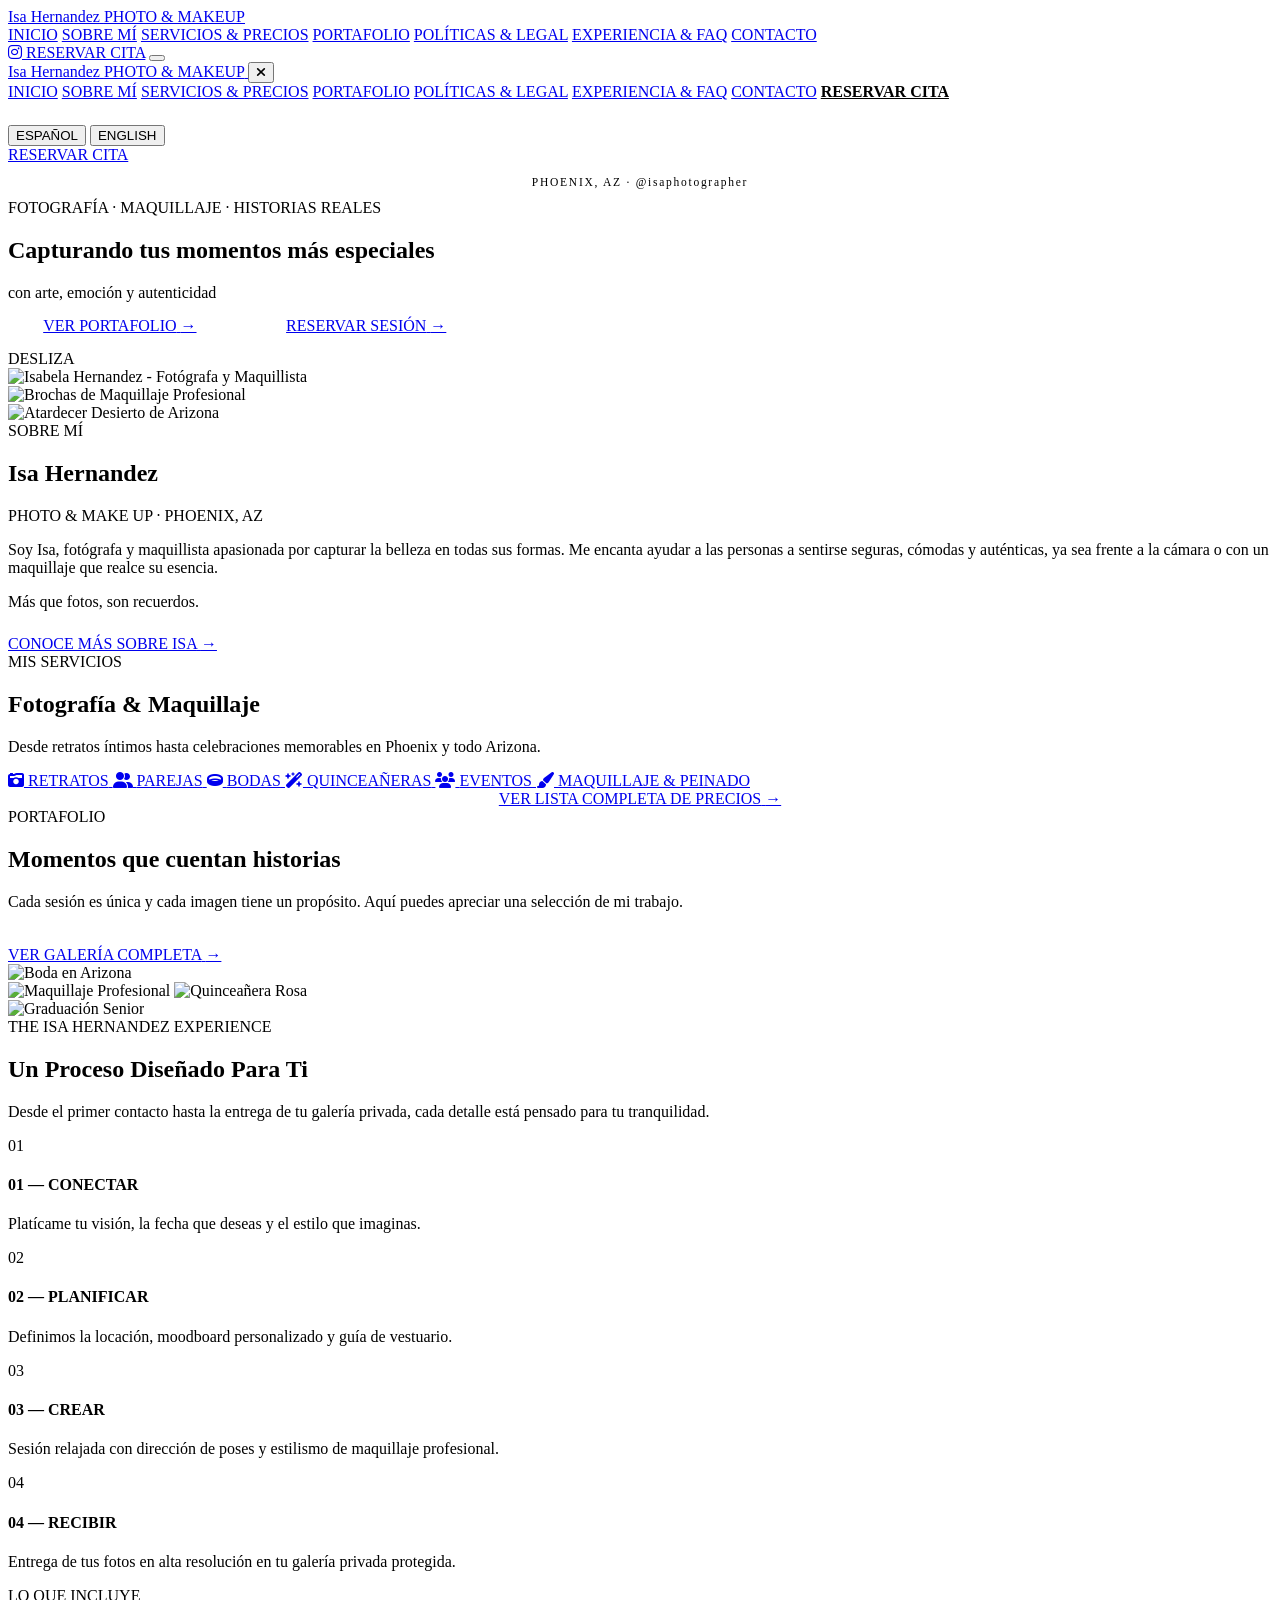
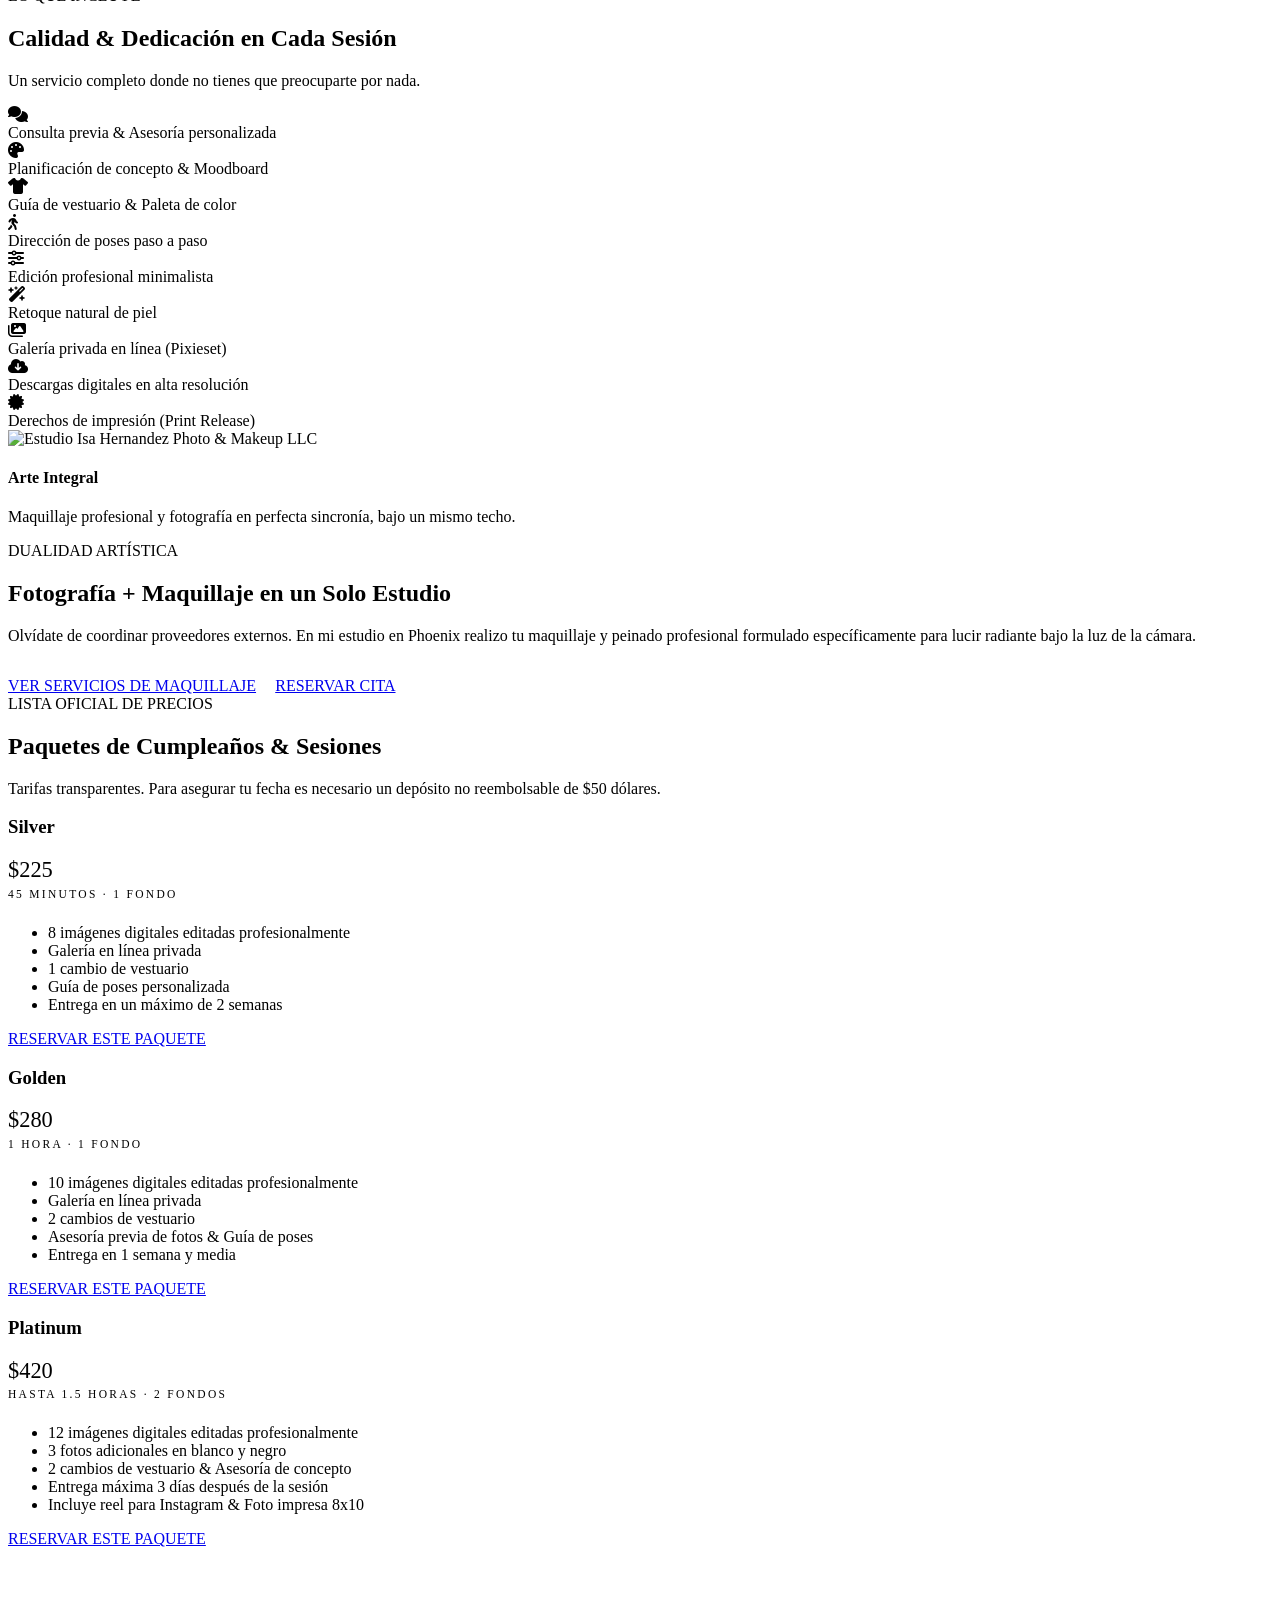
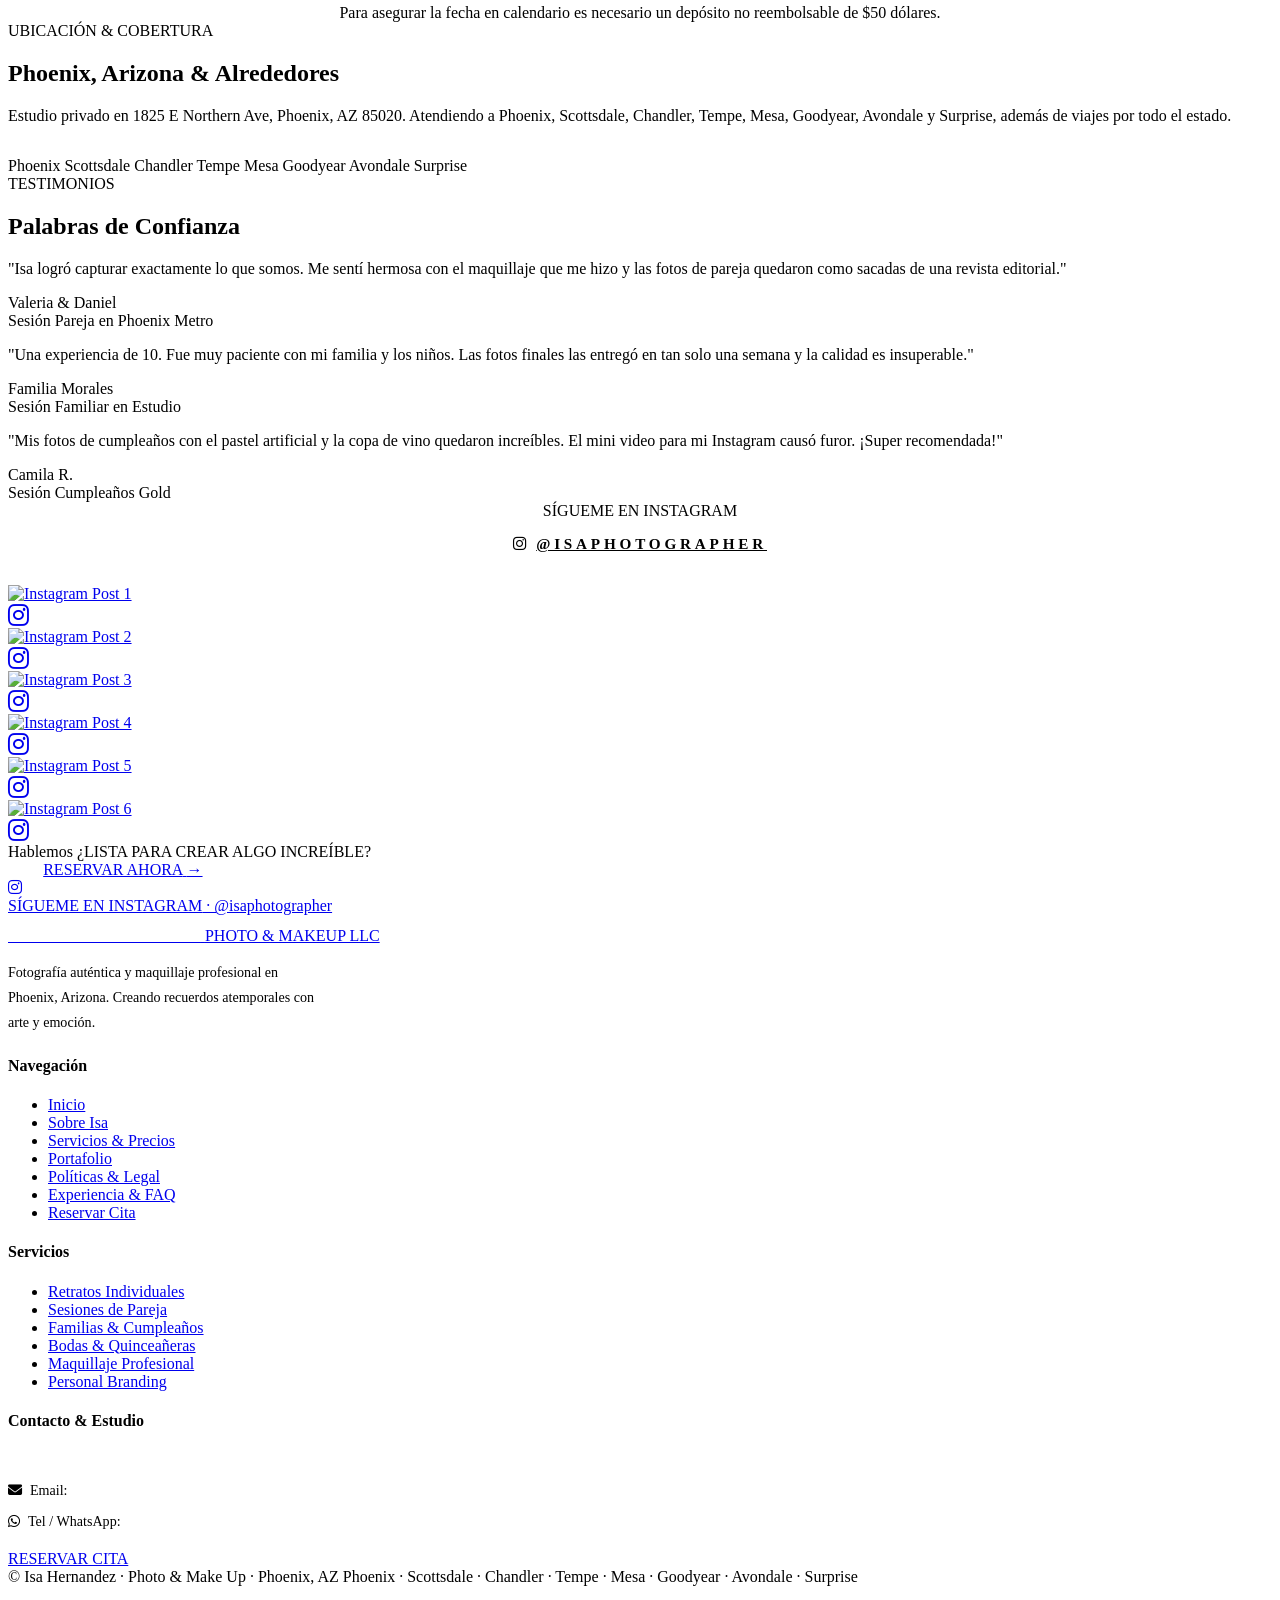
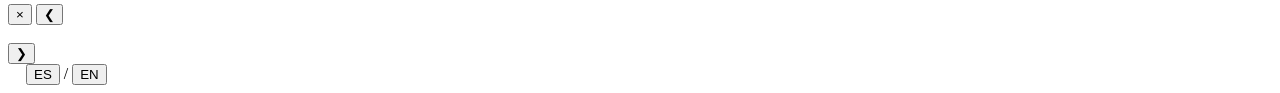
==== index.html @ 02987552 "Add files via upload" ====
<!DOCTYPE html>
<html lang="es">
<head>
  <meta charset="UTF-8">
  <meta name="viewport" content="width=device-width, initial-scale=1.0">
  <title>Isa Hernandez Photo & Makeup LLC · Isa Hernandez Photo & Makeup LLC · Phoenix, AZ</title>
  <meta name="description" content="Estudio de fotografía y maquillaje profesional en Phoenix, Arizona. Retratos, parejas, bodas, quinceañeras, cumpleaños y eventos.">
    <link rel="preconnect" href="https://fonts.googleapis.com">
  <link rel="preconnect" href="https://fonts.gstatic.com" crossorigin>
  <link href="https://fonts.googleapis.com/css2?family=Alex+Brush&family=Cormorant+Garamond:ital,wght@0,300;0,400;0,500;0,600;1,300;1,400&family=Inter:wght@300;400;500;600&family=Montserrat:wght@300;400;500;600;700&family=Playfair+Display:ital,wght@0,400;0,500;0,600;1,400&display=swap" rel="stylesheet">
  <link rel="stylesheet" href="https://cdnjs.cloudflare.com/ajax/libs/font-awesome/6.5.1/css/all.min.css">
  <link rel="stylesheet" href="css/style.css">
  <link rel="stylesheet" href="css/components.css">
  <link rel="stylesheet" href="css/pages.css">
</head>
<body>

  <!-- Site Header (Official Logo Up Top) -->
  <header class="site-header">
    <div class="container">
      <div class="nav-inner">
        <!-- Official Brand Logo -->
        <a href="index.html" class="brand-logo" aria-label="Isa Hernandez Photo & Makeup LLC">
          <span class="brand-name">Isa Hernandez</span>
          <span class="brand-sub">PHOTO &amp; MAKEUP</span>
        </a>

        <!-- Desktop Navigation -->
        <nav class="desktop-nav">
          <a href="index.html" class="nav-link active" data-i18n="nav_home">INICIO</a>
          <a href="about.html" class="nav-link" data-i18n="nav_about">SOBRE MÍ</a>
          <a href="services.html" class="nav-link" data-i18n="nav_services">SERVICIOS & PRECIOS</a>
          <a href="portfolio.html" class="nav-link" data-i18n="nav_portfolio">PORTAFOLIO</a>
          <a href="policies.html" class="nav-link" data-i18n="nav_policies">POLÍTICAS & LEGAL</a>
          <a href="faq.html" class="nav-link" data-i18n="nav_faq">EXPERIENCIA & FAQ</a>
          <a href="contact.html" class="nav-link" data-i18n="nav_contact">CONTACTO</a>
        
        </nav>

        <!-- Header Actions: Lang Switch, IG, Book Button -->
        <div class="nav-actions">

          
          <a href="https://instagram.com/isaphotographer" target="_blank" rel="noopener" class="nav-social-icon" aria-label="Instagram">
            <i class="fa-brands fa-instagram"></i>
          </a>

          <a href="booking.html" class="btn btn-primary header-book-btn" data-i18n="btn_book_header">RESERVAR CITA</a>

          <button class="mobile-toggle" aria-label="Menu">
            <span></span>
            <span></span>
            <span></span>
          </button>
        </div>
      </div>
    </div>
  </header>

  <!-- Mobile Navigation Drawer -->
  <div class="mobile-drawer-overlay"></div>
  <aside class="mobile-drawer">
    <div class="mobile-drawer-header">
      <a href="index.html" class="brand-logo" aria-label="Isa Hernandez Photo & Makeup LLC">
          <span class="brand-name">Isa Hernandez</span>
          <span class="brand-sub">PHOTO &amp; MAKEUP</span>
        </a>
      <button class="mobile-drawer-close" aria-label="Cerrar menú">
        <i class="fa-solid fa-xmark"></i>
      </button>
    </div>
    <div class="mobile-nav-list">
      <a href="index.html" class="mobile-nav-link active" data-i18n="nav_home">INICIO</a>
      <a href="about.html" class="mobile-nav-link" data-i18n="nav_about">SOBRE MÍ</a>
      <a href="services.html" class="mobile-nav-link" data-i18n="nav_services">SERVICIOS & PRECIOS</a>
      <a href="portfolio.html" class="mobile-nav-link" data-i18n="nav_portfolio">PORTAFOLIO</a>
      <a href="policies.html" class="mobile-nav-link" data-i18n="nav_policies">POLÍTICAS & LEGAL</a>
      <a href="faq.html" class="mobile-nav-link" data-i18n="nav_faq">EXPERIENCIA & FAQ</a>
      <a href="contact.html" class="mobile-nav-link" data-i18n="nav_contact">CONTACTO</a>
      <a href="booking.html" class="mobile-nav-link" style="color: var(--text-dark); font-weight: 700;" data-i18n="nav_booking">RESERVAR CITA</a>
    </div>
    <div style="border-top: 1px solid var(--border-light); padding-top: 1.5rem; margin-top: auto;">
      <div class="mobile-drawer-lang">
        <button class="lang-btn active" data-lang="es">ESPAÑOL</button>
        <button class="lang-btn" data-lang="en">ENGLISH</button>
      </div>
      <a href="booking.html" class="btn btn-primary btn-block" style="margin-bottom: 0.8rem;" data-i18n="btn_book_header">RESERVAR CITA</a>
      <p style="font-size: 0.72rem; color: var(--text-muted); text-align: center; letter-spacing: 0.15em;">PHOENIX, AZ · @isaphotographer</p>
    </div>
  </aside>

  <!-- 1. HERO SECTION WITH BACKGROUND SLIDESHOW -->
  <section class="hero-editorial">
    <!-- Slideshow Background Container -->
    <div class="hero-slideshow-container">
      <div class="hero-slide active" style="background-image: url('images/hero.jpg');"></div>
      <div class="hero-slide" style="background-image: url('images/hero-2.jpg');"></div>
      <div class="hero-slide" style="background-image: url('images/hero-3.jpg');"></div>
      <div class="hero-slide" style="background-image: url('images/hero-4.jpg');"></div>
      <div class="hero-slide-overlay"></div>
    </div>

    <!-- Hero Slide Dots Indicator -->
    <div class="hero-slide-dots">
      <div class="hero-dot active" title="Slide 1"></div>
      <div class="hero-dot" title="Slide 2"></div>
      <div class="hero-dot" title="Slide 3"></div>
      <div class="hero-dot" title="Slide 4"></div>
    </div>

    <!-- Hero Content -->
    <div class="container">
      <div class="hero-content reveal">
        <span class="hero-kicker" data-i18n="hero_kicker">FOTOGRAFÍA · MAQUILLAJE · HISTORIAS REALES</span>
        <h1 class="hero-title" data-i18n="hero_title">Capturando tus momentos más especiales</h1>
        <span class="hero-script-accent" data-i18n="hero_script">con arte, emoción y autenticidad</span>
        <div style="display: flex; gap: 1.2rem; flex-wrap: wrap;">
          <a href="portfolio.html" class="btn btn-outline-white" style="padding: 0.95rem 2.2rem;">
            <span data-i18n="btn_view_work">VER PORTAFOLIO</span>
            <span class="btn-arrow">→</span>
          </a>
          <a href="booking.html" class="btn btn-white" style="padding: 0.95rem 2.2rem;">
            <span data-i18n="btn_book_session">RESERVAR SESIÓN</span>
            <span class="btn-arrow">→</span>
          </a>
        </div>
      </div>
    </div>

    <!-- Scroll Indicator -->
    <div class="hero-scroll-indicator">
      <span data-i18n="scroll_text">DESLIZA</span>
      <div class="hero-scroll-line"></div>
    </div>
  </section>

  <!-- 2. INTRO / ABOUT ISA -->
  <section class="section-pad bg-sand-tint">
    <div class="container">
      <div class="intro-grid">
        <!-- Left: Clean Polaroid Cards -->
        <div class="polaroid-collage reveal-left">
          <div class="polaroid-main">
            <img src="images/isa-index2.JPG" alt="Isabela Hernandez - Fotógrafa y Maquillista">
          </div>
          <div class="polaroid-secondary">
            <img src="images/isa-index.JPG" alt="Brochas de Maquillaje Profesional">
          </div>
          <div class="polaroid-tertiary">
            <img src="images/isa-index3.JPG" alt="Atardecer Desierto de Arizona">
          </div>
        </div>

        <!-- Right: Clean Bio Content -->
        <div class="intro-bio-content reveal-right">
          <span class="section-kicker" data-i18n="about_kicker">SOBRE MÍ</span>
          <h2 class="intro-author-name">Isa Hernandez</h2>
          <span class="intro-author-sub" data-i18n="about_subtitle">PHOTO & MAKE UP · PHOENIX, AZ</span>
          <p class="intro-bio-text" data-i18n="about_bio">
            Soy Isa, fotógrafa y maquillista apasionada por capturar la belleza en todas sus formas. Me encanta ayudar a las personas a sentirse seguras, cómodas y auténticas, ya sea frente a la cámara o con un maquillaje que realce su esencia.
          </p>
          <div>
            <span class="script-signature" data-i18n="about_quote">Más que fotos, son recuerdos.</span>
          </div>
          <div style="margin-top: 1.5rem;">
            <a href="about.html" class="btn btn-outline">
              <span data-i18n="btn_more_about">CONOCE MÁS SOBRE ISA</span>
              <span class="btn-arrow">→</span>
            </a>
          </div>
        </div>
      </div>
    </div>
  </section>

  <!-- 3. SERVICES STRIP (Airy & Clean) -->
  <section class="section-pad bg-white">
    <div class="container">
      <div class="section-header reveal">
        <span class="section-kicker" data-i18n="services_kicker">MIS SERVICIOS</span>
        <h2 class="section-title" data-i18n="services_title">Fotografía & Maquillaje</h2>
        <p class="section-subtitle" data-i18n="services_subtitle">
          Desde retratos íntimos hasta celebraciones memorables en Phoenix y todo Arizona.
        </p>
      </div>

      <!-- 6-Icon Grid -->
      <div class="services-strip reveal-zoom">
        <a href="services.html#portraits" class="service-strip-item">
          <i class="fa-solid fa-camera-retro service-strip-icon-fa"></i>
          <span class="service-strip-name" data-i18n="srv_portraits">RETRATOS</span>
        </a>

        <a href="services.html#couples" class="service-strip-item">
          <i class="fa-solid fa-user-group service-strip-icon-fa"></i>
          <span class="service-strip-name" data-i18n="srv_couples">PAREJAS</span>
        </a>

        <a href="services.html#weddings" class="service-strip-item">
          <i class="fa-solid fa-ring service-strip-icon-fa"></i>
          <span class="service-strip-name" data-i18n="srv_weddings">BODAS</span>
        </a>

        <a href="services.html#milestones" class="service-strip-item">
          <i class="fa-solid fa-wand-magic-sparkles service-strip-icon-fa"></i>
          <span class="service-strip-name" data-i18n="srv_quince">QUINCEAÑERAS</span>
        </a>

        <a href="services.html#events" class="service-strip-item">
          <i class="fa-solid fa-users service-strip-icon-fa"></i>
          <span class="service-strip-name" data-i18n="srv_events">EVENTOS</span>
        </a>

        <a href="services.html#makeup" class="service-strip-item">
          <i class="fa-solid fa-paintbrush service-strip-icon-fa"></i>
          <span class="service-strip-name" data-i18n="srv_makeup">MAQUILLAJE & PEINADO</span>
        </a>
      </div>

      <div style="text-align: center;" class="reveal">
        <a href="services.html" class="btn btn-outline">
          <span data-i18n="btn_all_services">VER LISTA COMPLETA DE PRECIOS</span>
          <span class="btn-arrow">→</span>
        </a>
      </div>
    </div>
  </section>

  <!-- 4. PORTFOLIO FEATURED -->
  <section class="section-pad bg-sand-tint" id="portfolio">
    <div class="container">
      <div class="editorial-gallery-layout">
        <!-- Left: Info & Link -->
        <div class="editorial-gallery-info reveal-left">
          <span class="section-kicker" data-i18n="port_kicker">PORTAFOLIO</span>
          <h2 class="section-title" data-i18n="port_title">Momentos que cuentan historias</h2>
          <p class="section-subtitle" data-i18n="port_subtitle" style="margin-bottom: 2.2rem;">
            Cada sesión es única y cada imagen tiene un propósito. Aquí puedes apreciar una selección de mi trabajo.
          </p>
          <a href="portfolio.html" class="btn btn-outline">
            <span data-i18n="btn_view_gallery">VER GALERÍA COMPLETA</span>
            <span class="btn-arrow">→</span>
          </a>
        </div>

        <!-- Right: Asymmetric Editorial Grid -->
        <div class="editorial-gallery-grid reveal-right">
          <div class="editorial-col-tall">
            <img src="images/bday-4.jpg" alt="Boda en Arizona">
          </div>
          <div class="editorial-col-stack">
            <img src="images/family-4.JPG" alt="Maquillaje Profesional">
            <img src="images/makeup-3.JPG" alt="Quinceañera Rosa">
          </div>
          <div class="editorial-col-tall">
            <img src="images/portrait-5.jpg" alt="Graduación Senior">
          </div>
        </div>
      </div>
    </div>
  </section>

  <!-- 5. THE ISA HERNANDEZ EXPERIENCE -->
  <section class="section-pad bg-white">
    <div class="container">
      <div class="section-header reveal">
        <span class="section-kicker" data-i18n="exp_kicker">THE ISA HERNANDEZ EXPERIENCE</span>
        <h2 class="section-title" data-i18n="exp_title">Un Proceso Diseñado Para Ti</h2>
        <p class="section-subtitle" data-i18n="exp_subtitle">
          Desde el primer contacto hasta la entrega de tu galería privada, cada detalle está pensado para tu tranquilidad.
        </p>
      </div>

      <div class="experience-timeline">
        <div class="experience-step reveal delay-1">
          <div class="step-number">01</div>
          <h4 class="step-title" data-i18n="step1_title">01 — CONECTAR</h4>
          <p class="step-desc" data-i18n="step1_desc">Platícame tu visión, la fecha que deseas y el estilo que imaginas.</p>
        </div>

        <div class="experience-step reveal delay-2">
          <div class="step-number">02</div>
          <h4 class="step-title" data-i18n="step2_title">02 — PLANIFICAR</h4>
          <p class="step-desc" data-i18n="step2_desc">Definimos la locación, moodboard personalizado y guía de vestuario.</p>
        </div>

        <div class="experience-step reveal delay-3">
          <div class="step-number">03</div>
          <h4 class="step-title" data-i18n="step3_title">03 — CREAR</h4>
          <p class="step-desc" data-i18n="step3_desc">Sesión relajada con dirección de poses y estilismo de maquillaje profesional.</p>
        </div>

        <div class="experience-step reveal delay-4">
          <div class="step-number">04</div>
          <h4 class="step-title" data-i18n="step4_title">04 — RECIBIR</h4>
          <p class="step-desc" data-i18n="step4_desc">Entrega de tus fotos en alta resolución en tu galería privada protegida.</p>
        </div>
      </div>
    </div>
  </section>

  <!-- 6. WHAT'S INCLUDED -->
  <section class="section-pad bg-sand-tint">
    <div class="container">
      <div class="section-header reveal">
        <span class="section-kicker" data-i18n="inc_kicker">LO QUE INCLUYE</span>
        <h2 class="section-title" data-i18n="inc_title">Calidad & Dedicación en Cada Sesión</h2>
        <p class="section-subtitle" data-i18n="inc_subtitle">Un servicio completo donde no tienes que preocuparte por nada.</p>
      </div>

      <div class="inclusions-grid">
        <div class="inclusion-card reveal delay-1">
          <div class="inclusion-icon-box">
            <i class="fa-solid fa-comments"></i>
          </div>
          <span class="inclusion-text" data-i18n="inc_1">Consulta previa & Asesoría personalizada</span>
        </div>
        <div class="inclusion-card reveal delay-2">
          <div class="inclusion-icon-box">
            <i class="fa-solid fa-palette"></i>
          </div>
          <span class="inclusion-text" data-i18n="inc_2">Planificación de concepto & Moodboard</span>
        </div>
        <div class="inclusion-card reveal delay-3">
          <div class="inclusion-icon-box">
            <i class="fa-solid fa-shirt"></i>
          </div>
          <span class="inclusion-text" data-i18n="inc_3">Guía de vestuario & Paleta de color</span>
        </div>
        <div class="inclusion-card reveal delay-4">
          <div class="inclusion-icon-box">
            <i class="fa-solid fa-person-walking"></i>
          </div>
          <span class="inclusion-text" data-i18n="inc_4">Dirección de poses paso a paso</span>
        </div>
        <div class="inclusion-card reveal delay-1">
          <div class="inclusion-icon-box">
            <i class="fa-solid fa-sliders"></i>
          </div>
          <span class="inclusion-text" data-i18n="inc_5">Edición profesional minimalista</span>
        </div>
        <div class="inclusion-card reveal delay-2">
          <div class="inclusion-icon-box">
            <i class="fa-solid fa-wand-magic-sparkles"></i>
          </div>
          <span class="inclusion-text" data-i18n="inc_6">Retoque natural de piel</span>
        </div>
        <div class="inclusion-card reveal delay-3">
          <div class="inclusion-icon-box">
            <i class="fa-solid fa-images"></i>
          </div>
          <span class="inclusion-text" data-i18n="inc_7">Galería privada en línea (Pixieset)</span>
        </div>
        <div class="inclusion-card reveal delay-4">
          <div class="inclusion-icon-box">
            <i class="fa-solid fa-cloud-arrow-down"></i>
          </div>
          <span class="inclusion-text" data-i18n="inc_8">Descargas digitales en alta resolución</span>
        </div>
        <div class="inclusion-card reveal delay-1">
          <div class="inclusion-icon-box">
            <i class="fa-solid fa-certificate"></i>
          </div>
          <span class="inclusion-text" data-i18n="inc_9">Derechos de impresión (Print Release)</span>
        </div>
      </div>
    </div>
  </section>

  <!-- 7. PHOTO + MAKEUP FEATURE -->
  <section class="section-pad bg-white">
    <div class="container">
      <div class="photo-makeup-split">
        <div class="split-image-container reveal-left">
          <img src="images/studio-setup.jpg" alt="Estudio Isa Hernandez Photo & Makeup LLC">
          <div class="split-badge-overlap">
            <h4>Arte Integral</h4>
            <p>Maquillaje profesional y fotografía en perfecta sincronía, bajo un mismo techo.</p>
          </div>
        </div>
        <div class="reveal-right">
          <span class="section-kicker" data-i18n="feat_kicker">DUALIDAD ARTÍSTICA</span>
          <h2 class="section-title" data-i18n="feat_title" style="text-align: left;">Fotografía + Maquillaje en un Solo Estudio</h2>
          <p class="section-subtitle" data-i18n="feat_desc" style="text-align: left; margin-bottom: 2rem;">
            Olvídate de coordinar proveedores externos. En mi estudio en Phoenix realizo tu maquillaje y peinado profesional formulado específicamente para lucir radiante bajo la luz de la cámara.
          </p>
          <div style="display: flex; gap: 1.2rem; flex-wrap: wrap;">
            <a href="services.html#makeup" class="btn btn-outline" data-i18n="btn_explore_makeup">VER SERVICIOS DE MAQUILLAJE</a>
            <a href="booking.html" class="btn btn-primary" data-i18n="btn_book_header">RESERVAR CITA</a>
          </div>
        </div>
      </div>
    </div>
  </section>

  <!-- 8. OFFICIAL PACKAGES & PRICING TEASER -->
  <section class="section-pad bg-sand-tint">
    <div class="container">
      <div class="section-header reveal">
        <span class="section-kicker" data-i18n="pkg_kicker">LISTA OFICIAL DE PRECIOS</span>
        <h2 class="section-title" data-i18n="pkg_title">Paquetes de Cumpleaños & Sesiones</h2>
        <p class="section-subtitle" data-i18n="pkg_subtitle">
          Tarifas transparentes. Para asegurar tu fecha es necesario un depósito no reembolsable de $50 dólares.
        </p>
      </div>

      <div class="packages-teaser-grid">
        <!-- Silver $225 -->
        <div class="package-card reveal delay-1">
          <div>
            <h3 class="package-name" data-i18n="pkg_silver_name">Silver</h3>
            <div class="package-price-starting" style="font-size: 1.4rem; color: var(--text-dark); margin-bottom: 0.3rem;">$225</div>
            <div style="font-size: 0.72rem; letter-spacing: 0.2em; text-transform: uppercase; color: var(--accent-terracotta); margin-bottom: 1.5rem;" data-i18n="pkg_silver_time">45 MINUTOS · 1 FONDO</div>
            <ul class="package-features">
              <li data-i18n="pkg_silver_f1">8 imágenes digitales editadas profesionalmente</li>
              <li data-i18n="pkg_silver_f2">Galería en línea privada</li>
              <li data-i18n="pkg_silver_f3">1 cambio de vestuario</li>
              <li data-i18n="pkg_silver_f4">Guía de poses personalizada</li>
              <li data-i18n="pkg_silver_f5">Entrega en un máximo de 2 semanas</li>
            </ul>
          </div>
          <a href="booking.html?package=silver" class="btn btn-outline btn-block" data-i18n="btn_book_package">RESERVAR ESTE PAQUETE</a>
        </div>

        <!-- Golden $280 (Featured) -->
        <div class="package-card featured reveal delay-2">
          <div>
            <h3 class="package-name" data-i18n="pkg_gold_name">Golden</h3>
            <div class="package-price-starting" style="font-size: 1.4rem; color: var(--text-dark); margin-bottom: 0.3rem;">$280</div>
            <div style="font-size: 0.72rem; letter-spacing: 0.2em; text-transform: uppercase; color: var(--accent-terracotta); margin-bottom: 1.5rem;" data-i18n="pkg_gold_time">1 HORA · 1 FONDO</div>
            <ul class="package-features">
              <li data-i18n="pkg_gold_f1">10 imágenes digitales editadas profesionalmente</li>
              <li data-i18n="pkg_gold_f2">Galería en línea privada</li>
              <li data-i18n="pkg_gold_f3">2 cambios de vestuario</li>
              <li data-i18n="pkg_gold_f4">Asesoría previa de fotos & Guía de poses</li>
              <li data-i18n="pkg_gold_f5">Entrega en 1 semana y media</li>
            </ul>
          </div>
          <a href="booking.html?package=golden" class="btn btn-primary btn-block" data-i18n="btn_book_package">RESERVAR ESTE PAQUETE</a>
        </div>

        <!-- Platinum $420 -->
        <div class="package-card reveal delay-3">
          <div>
            <h3 class="package-name" data-i18n="pkg_plat_name">Platinum</h3>
            <div class="package-price-starting" style="font-size: 1.4rem; color: var(--text-dark); margin-bottom: 0.3rem;">$420</div>
            <div style="font-size: 0.72rem; letter-spacing: 0.2em; text-transform: uppercase; color: var(--accent-terracotta); margin-bottom: 1.5rem;" data-i18n="pkg_plat_time">HASTA 1.5 HORAS · 2 FONDOS</div>
            <ul class="package-features">
              <li data-i18n="pkg_plat_f1">12 imágenes digitales editadas profesionalmente</li>
              <li data-i18n="pkg_plat_f2">3 fotos adicionales en blanco y negro</li>
              <li data-i18n="pkg_plat_f3">2 cambios de vestuario & Asesoría de concepto</li>
              <li data-i18n="pkg_plat_f4">Entrega máxima 3 días después de la sesión</li>
              <li data-i18n="pkg_plat_f5">Incluye reel para Instagram & Foto impresa 8x10</li>
            </ul>
          </div>
          <a href="booking.html?package=platinum" class="btn btn-outline btn-block" data-i18n="btn_book_package">RESERVAR ESTE PAQUETE</a>
        </div>
      </div>

      <div class="pricing-notice-box reveal" style="max-width: 800px; margin: 3.5rem auto 0 auto; text-align: center;">
        <p style="margin: 0; font-weight: 500;" data-i18n="pkg_deposit_note">
          Para asegurar la fecha en calendario es necesario un depósito no reembolsable de $50 dólares.
        </p>
      </div>
    </div>
  </section>

  <!-- 9. ARIZONA LOCATIONS & TRAVEL -->
  <section class="az-locations-section">
    <div class="container">
      <div class="section-header reveal" style="margin-bottom: 2rem;">
        <span class="section-kicker" data-i18n="az_kicker">UBICACIÓN & COBERTURA</span>
        <h2 class="section-title" data-i18n="az_title">Phoenix, Arizona & Alrededores</h2>
        <p class="section-subtitle" data-i18n="az_subtitle">
          Estudio privado en 1825 E Northern Ave, Phoenix, AZ 85020. Atendiendo a Phoenix, Scottsdale, Chandler, Tempe, Mesa, Goodyear, Avondale y Surprise, además de viajes por todo el estado.
        </p>
      </div>

      <div class="az-cities-list reveal">
        <span class="az-city-item">Phoenix</span>
        <span class="az-city-item">Scottsdale</span>
        <span class="az-city-item">Chandler</span>
        <span class="az-city-item">Tempe</span>
        <span class="az-city-item">Mesa</span>
        <span class="az-city-item">Goodyear</span>
        <span class="az-city-item">Avondale</span>
        <span class="az-city-item">Surprise</span>
      </div>
    </div>
  </section>

  <!-- 10. KIND WORDS / TESTIMONIALS -->
  <section class="section-pad bg-white">
    <div class="container">
      <div class="section-header reveal">
        <span class="section-kicker" data-i18n="test_kicker">TESTIMONIOS</span>
        <h2 class="section-title" data-i18n="test_title">Palabras de Confianza</h2>
      </div>

      <div class="testimonials-grid">
        <div class="testimonial-card reveal delay-1">
          <p class="testimonial-quote">"Isa logró capturar exactamente lo que somos. Me sentí hermosa con el maquillaje que me hizo y las fotos de pareja quedaron como sacadas de una revista editorial."</p>
          <div class="testimonial-author">Valeria & Daniel</div>
          <div class="testimonial-session">Sesión Pareja en Phoenix Metro</div>
        </div>

        <div class="testimonial-card reveal delay-2">
          <p class="testimonial-quote">"Una experiencia de 10. Fue muy paciente con mi familia y los niños. Las fotos finales las entregó en tan solo una semana y la calidad es insuperable."</p>
          <div class="testimonial-author">Familia Morales</div>
          <div class="testimonial-session">Sesión Familiar en Estudio</div>
        </div>

        <div class="testimonial-card reveal delay-3">
          <p class="testimonial-quote">"Mis fotos de cumpleaños con el pastel artificial y la copa de vino quedaron increíbles. El mini video para mi Instagram causó furor. ¡Super recomendada!"</p>
          <div class="testimonial-author">Camila R.</div>
          <div class="testimonial-session">Sesión Cumpleaños Gold</div>
        </div>
      </div>
    </div>
  </section>

  <!-- 11. INSTAGRAM FEED -->
  <section class="section-pad-sm bg-sand-tint" style="border-top: 1px solid var(--border-light);">
    <div class="container">
      <div style="text-align: center; margin-bottom: 2rem;" class="reveal">
        <span class="section-kicker" data-i18n="footer_follow">SÍGUEME EN INSTAGRAM</span>
        <h3 style="font-family: var(--font-display); font-size: 0.95rem; letter-spacing: 0.25em; text-transform: uppercase;">
          <a href="https://instagram.com/isaphotographer" target="_blank" rel="noopener" style="color: var(--text-dark);">
            <i class="fa-brands fa-instagram" style="margin-right: 0.4rem;"></i>@isaphotographer
          </a>
        </h3>
      </div>

      <div class="instagram-strip reveal">
        <a href="https://instagram.com/isaphotographer" target="_blank" rel="noopener" class="instagram-thumb">
          <img src="images/home.JPG" alt="Instagram Post 1">
          <div class="instagram-overlay"><i class="fa-brands fa-instagram" style="font-size: 1.5rem;"></i></div>
        </a>
        <a href="https://instagram.com/isaphotographer" target="_blank" rel="noopener" class="instagram-thumb">
          <img src="images/home-1.JPG" alt="Instagram Post 2">
          <div class="instagram-overlay"><i class="fa-brands fa-instagram" style="font-size: 1.5rem;"></i></div>
        </a>
        <a href="https://instagram.com/isaphotographer" target="_blank" rel="noopener" class="instagram-thumb">
          <img src="images/home-2.jpg" alt="Instagram Post 3">
          <div class="instagram-overlay"><i class="fa-brands fa-instagram" style="font-size: 1.5rem;"></i></div>
        </a>
        <a href="https://instagram.com/isaphotographer" target="_blank" rel="noopener" class="instagram-thumb">
          <img src="images/home-3.jpg" alt="Instagram Post 4">
          <div class="instagram-overlay"><i class="fa-brands fa-instagram" style="font-size: 1.5rem;"></i></div>
        </a>
        <a href="https://instagram.com/isaphotographer" target="_blank" rel="noopener" class="instagram-thumb">
          <img src="images/home-4.jpg" alt="Instagram Post 5">
          <div class="instagram-overlay"><i class="fa-brands fa-instagram" style="font-size: 1.5rem;"></i></div>
        </a>
        <a href="https://instagram.com/isaphotographer" target="_blank" rel="noopener" class="instagram-thumb">
          <img src="images/home-5.jpg" alt="Instagram Post 6">
          <div class="instagram-overlay"><i class="fa-brands fa-instagram" style="font-size: 1.5rem;"></i></div>
        </a>
      </div>
    </div>
  </section>

  <!-- 12. FOOTER (With Official Logo) -->
  <footer class="site-footer">
    <div class="container">
      <div class="footer-hero-cta reveal">
        <div class="footer-cta-text">
          <span class="footer-script-title" data-i18n="footer_script">Hablemos</span>
          <span class="footer-sub-prompt" data-i18n="footer_prompt">¿LISTA PARA CREAR ALGO INCREÍBLE?</span>
        </div>
        
        <div>
          <a href="booking.html" class="btn btn-outline-white" style="padding: 0.95rem 2.2rem;">
            <span data-i18n="btn_book_footer">RESERVAR AHORA</span>
            <span class="btn-arrow">→</span>
          </a>
        </div>

        <div class="footer-social-aside">
          <div class="footer-social-icons">
            <a href="https://instagram.com/isaphotographer" target="_blank" rel="noopener" aria-label="Instagram">
              <i class="fa-brands fa-instagram"></i>
            </a>
          </div>
          <a href="https://instagram.com/isaphotographer" target="_blank" rel="noopener" class="footer-instagram-tag">
            <span data-i18n="footer_follow">SÍGUEME EN INSTAGRAM</span> · @isaphotographer
          </a>
        </div>
      </div>

      <!-- Main Columns -->
      <div class="footer-grid reveal">
        <div class="footer-col">
          <a href="index.html" class="brand-logo" style="margin-bottom: 1.2rem;" aria-label="Isa Hernandez Photo & Makeup LLC">
            <span class="brand-name" style="font-size: 2.1rem; color: #FFFFFF; line-height: 0.9;">Isa Hernandez</span>
            <span class="brand-sub" style="color: var(--accent-sand);">PHOTO &amp; MAKEUP LLC</span>
          </a>
          <p style="font-size: 0.88rem; color: var(--text-light-muted); max-width: 320px; line-height: 1.8;">
            Fotografía auténtica y maquillaje profesional en Phoenix, Arizona. Creando recuerdos atemporales con arte y emoción.
          </p>
        </div>

        <div class="footer-col">
          <h4>Navegación</h4>
          <ul class="footer-links">
            <li><a href="index.html" data-i18n="nav_home">Inicio</a></li>
            <li><a href="about.html" data-i18n="nav_about">Sobre Isa</a></li>
            <li><a href="services.html" data-i18n="nav_services">Servicios & Precios</a></li>
            <li><a href="portfolio.html" data-i18n="nav_portfolio">Portafolio</a></li>
            <li><a href="policies.html" data-i18n="nav_policies">Políticas & Legal</a></li>
            <li><a href="faq.html" data-i18n="nav_faq">Experiencia & FAQ</a></li>
            <li><a href="booking.html" data-i18n="nav_booking">Reservar Cita</a></li>
          </ul>
        </div>

        <div class="footer-col">
          <h4>Servicios</h4>
          <ul class="footer-links">
            <li><a href="services.html#portraits">Retratos Individuales</a></li>
            <li><a href="services.html#couples">Sesiones de Pareja</a></li>
            <li><a href="services.html#milestones">Familias & Cumpleaños</a></li>
            <li><a href="services.html#weddings">Bodas & Quinceañeras</a></li>
            <li><a href="services.html#makeup">Maquillaje Profesional</a></li>
            <li><a href="services.html#commercial">Personal Branding</a></li>
          </ul>
        </div>

        <div class="footer-col">
          <h4>Contacto & Estudio</h4>
          <p style="font-size: 0.88rem; color: var(--text-light-muted); margin-bottom: 0.6rem;">
            <a href="https://maps.google.com/?q=1825+E+Northern+Ave,+Phoenix,+AZ+85020" target="_blank" rel="noopener" style="color: #FFFFFF; text-decoration: underline;">
              <i class="fa-solid fa-location-dot" style="margin-right: 0.5rem; color: var(--accent-sand);"></i>1825 E Northern Ave, Phoenix, AZ 85020
            </a>
          </p>
          <p style="font-size: 0.88rem; color: var(--text-light-muted); margin-bottom: 0.6rem;">
            <i class="fa-solid fa-envelope" style="margin-right: 0.5rem; color: var(--accent-sand);"></i>Email: <a href="mailto:Isavision21@gmail.com" style="color: #FFFFFF;">Isavision21@gmail.com</a>
          </p>
          <p style="font-size: 0.88rem; color: var(--text-light-muted); margin-bottom: 1.2rem;">
            <i class="fa-brands fa-whatsapp" style="margin-right: 0.5rem; color: var(--accent-sand);"></i>Tel / WhatsApp: <a href="https://wa.me/16025823407" style="color: #FFFFFF;">+1 (602) 582-3407</a>
          </p>
          <a href="booking.html" class="btn btn-sm btn-primary" data-i18n="btn_book_header">RESERVAR CITA</a>
        </div>
      </div>

      <div class="footer-bottom-bar">
        <span data-i18n="footer_copyright">© Isa Hernandez · Photo & Make Up · Phoenix, AZ</span>
        <span>Phoenix · Scottsdale · Chandler · Tempe · Mesa · Goodyear · Avondale · Surprise</span>
        <div style="display: flex; gap: 1.2rem;">
          <a href="policies.html" style="color: rgba(255,255,255,0.85); text-decoration: underline;">Políticas Oficiales & Términos</a>
          <a href="policies.html#datos" style="color: rgba(255,255,255,0.85);">Privacidad</a>
        </div>
      </div>
    </div>
  </footer>

  <!-- Fullscreen Lightbox Modal -->
  <div class="lightbox-modal">
    <button class="lightbox-close" aria-label="Cerrar">&times;</button>
    <button class="lightbox-nav-btn lightbox-prev" aria-label="Anterior">&#10094;</button>
    <div class="lightbox-content">
      <img src="" alt="" class="lightbox-img">
      <div class="lightbox-caption"></div>
    </div>
    <button class="lightbox-nav-btn lightbox-next" aria-label="Siguiente">&#10095;</button>
  </div>

  <!-- Floating Mobile Language Selector Bubble -->
  <div class="mobile-floating-lang" aria-label="Language Selector">
    <i class="fa-solid fa-globe" style="color: rgba(255,255,255,0.7); font-size: 0.75rem; margin-right: 2px;"></i>
    <button class="lang-btn active" data-lang="es">ES</button>
    <span class="lang-sep">/</span>
    <button class="lang-btn" data-lang="en">EN</button>
  </div>

  <!-- Scripts -->
  <script src="js/i18n.js"></script>
  <script src="js/main.js"></script>
  <script src="js/portfolio.js"></script>
</body>
</html>
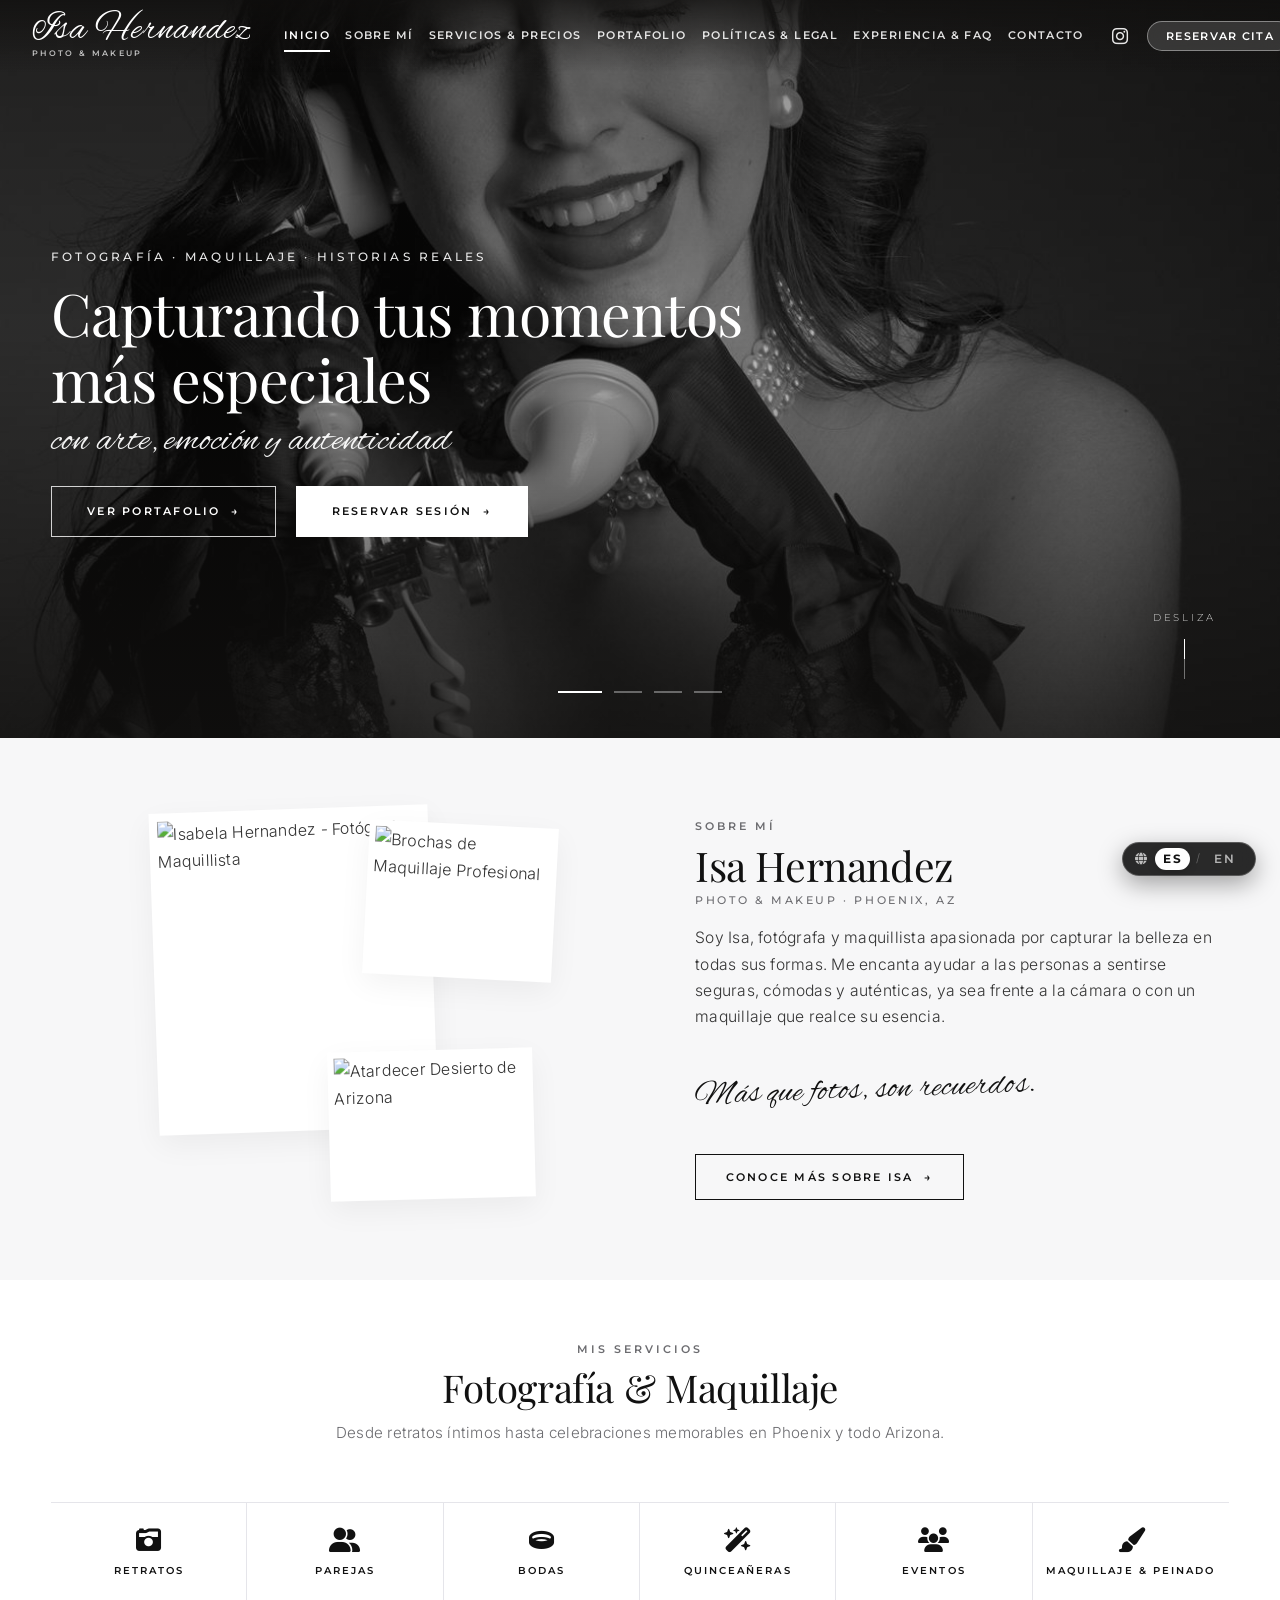
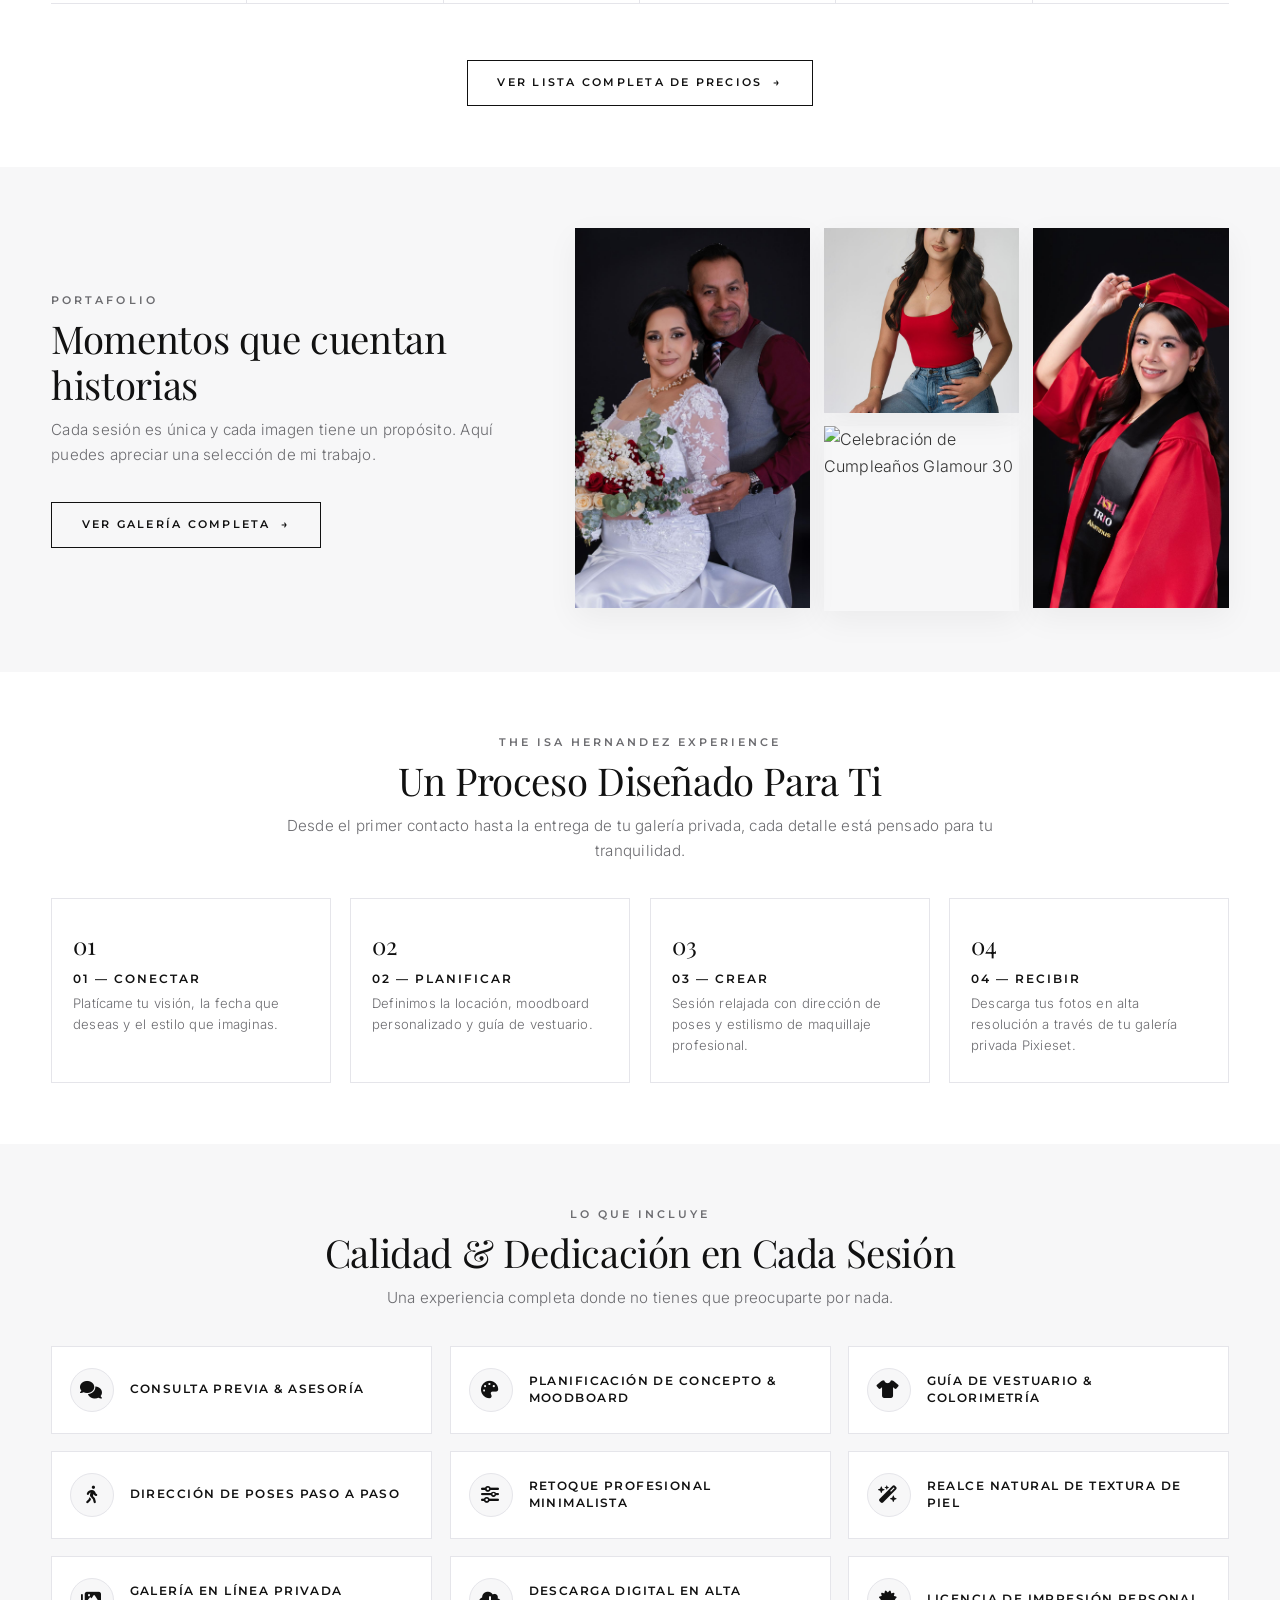
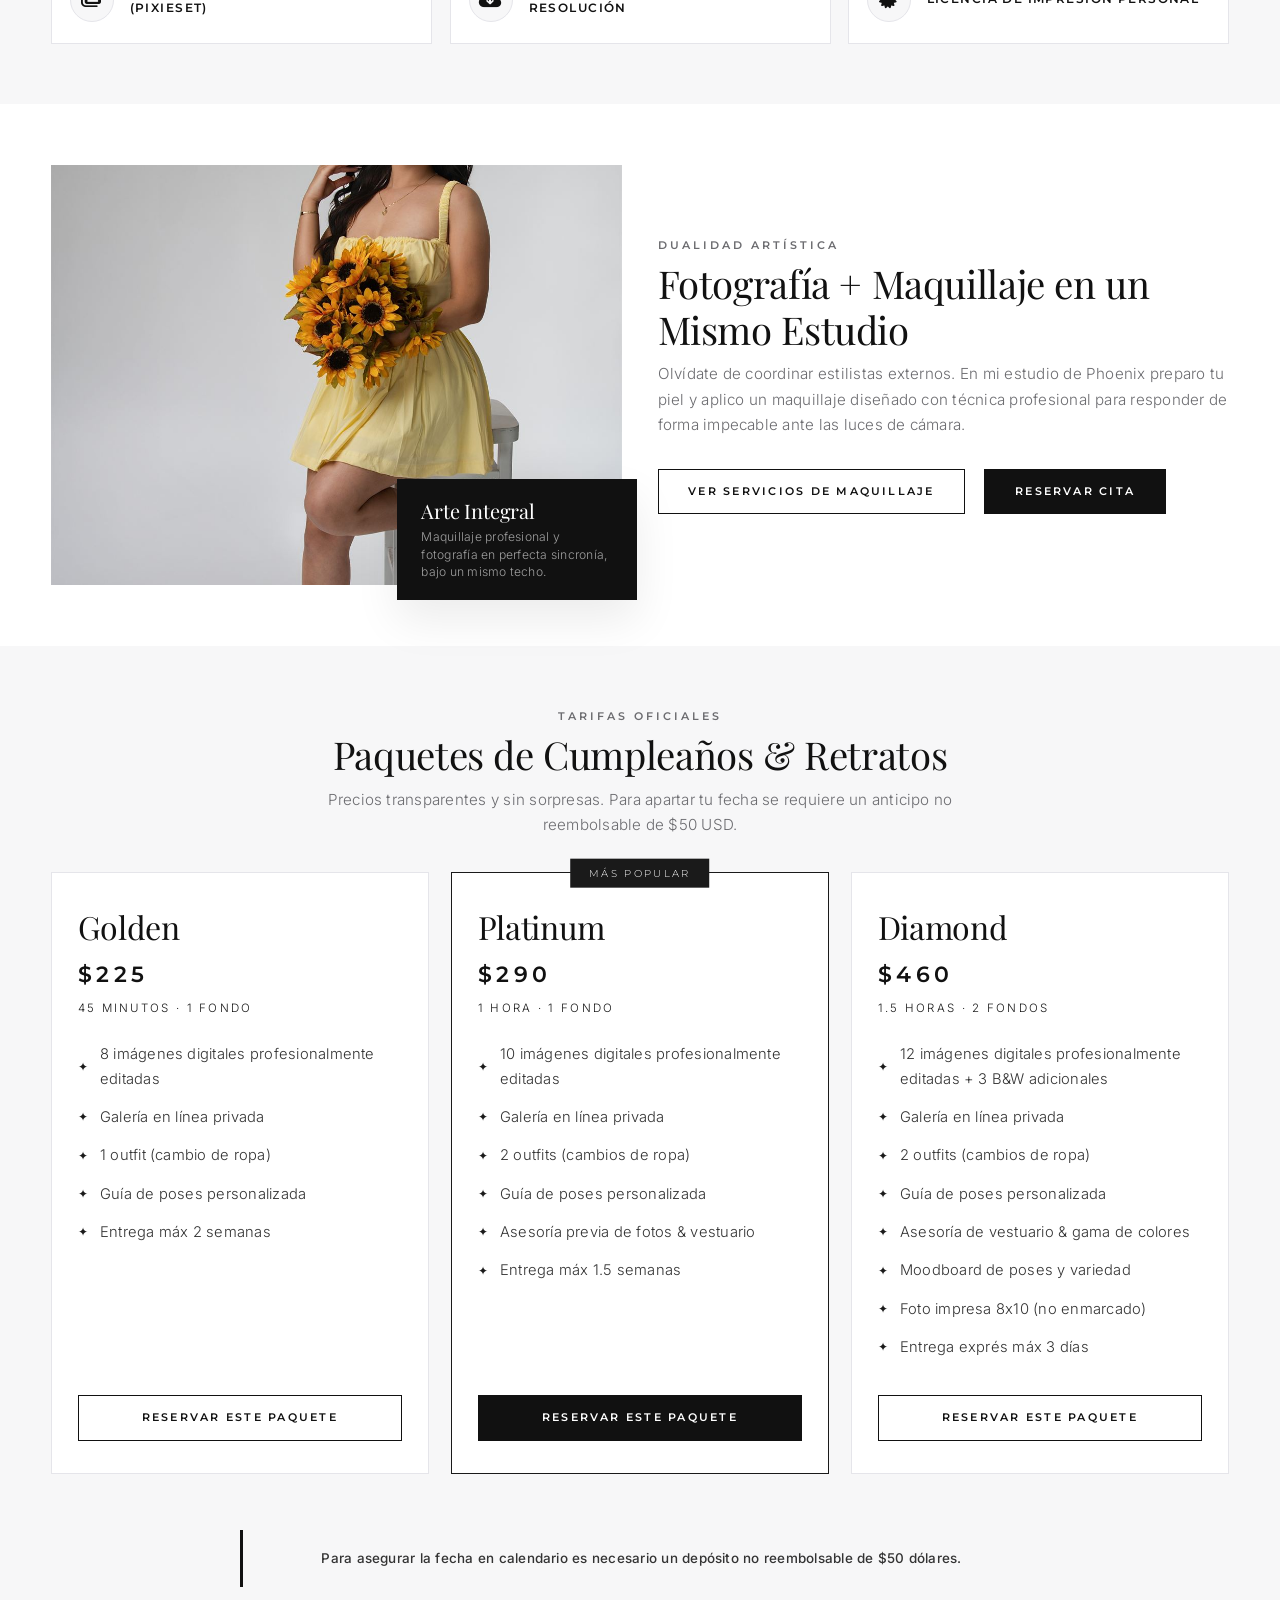
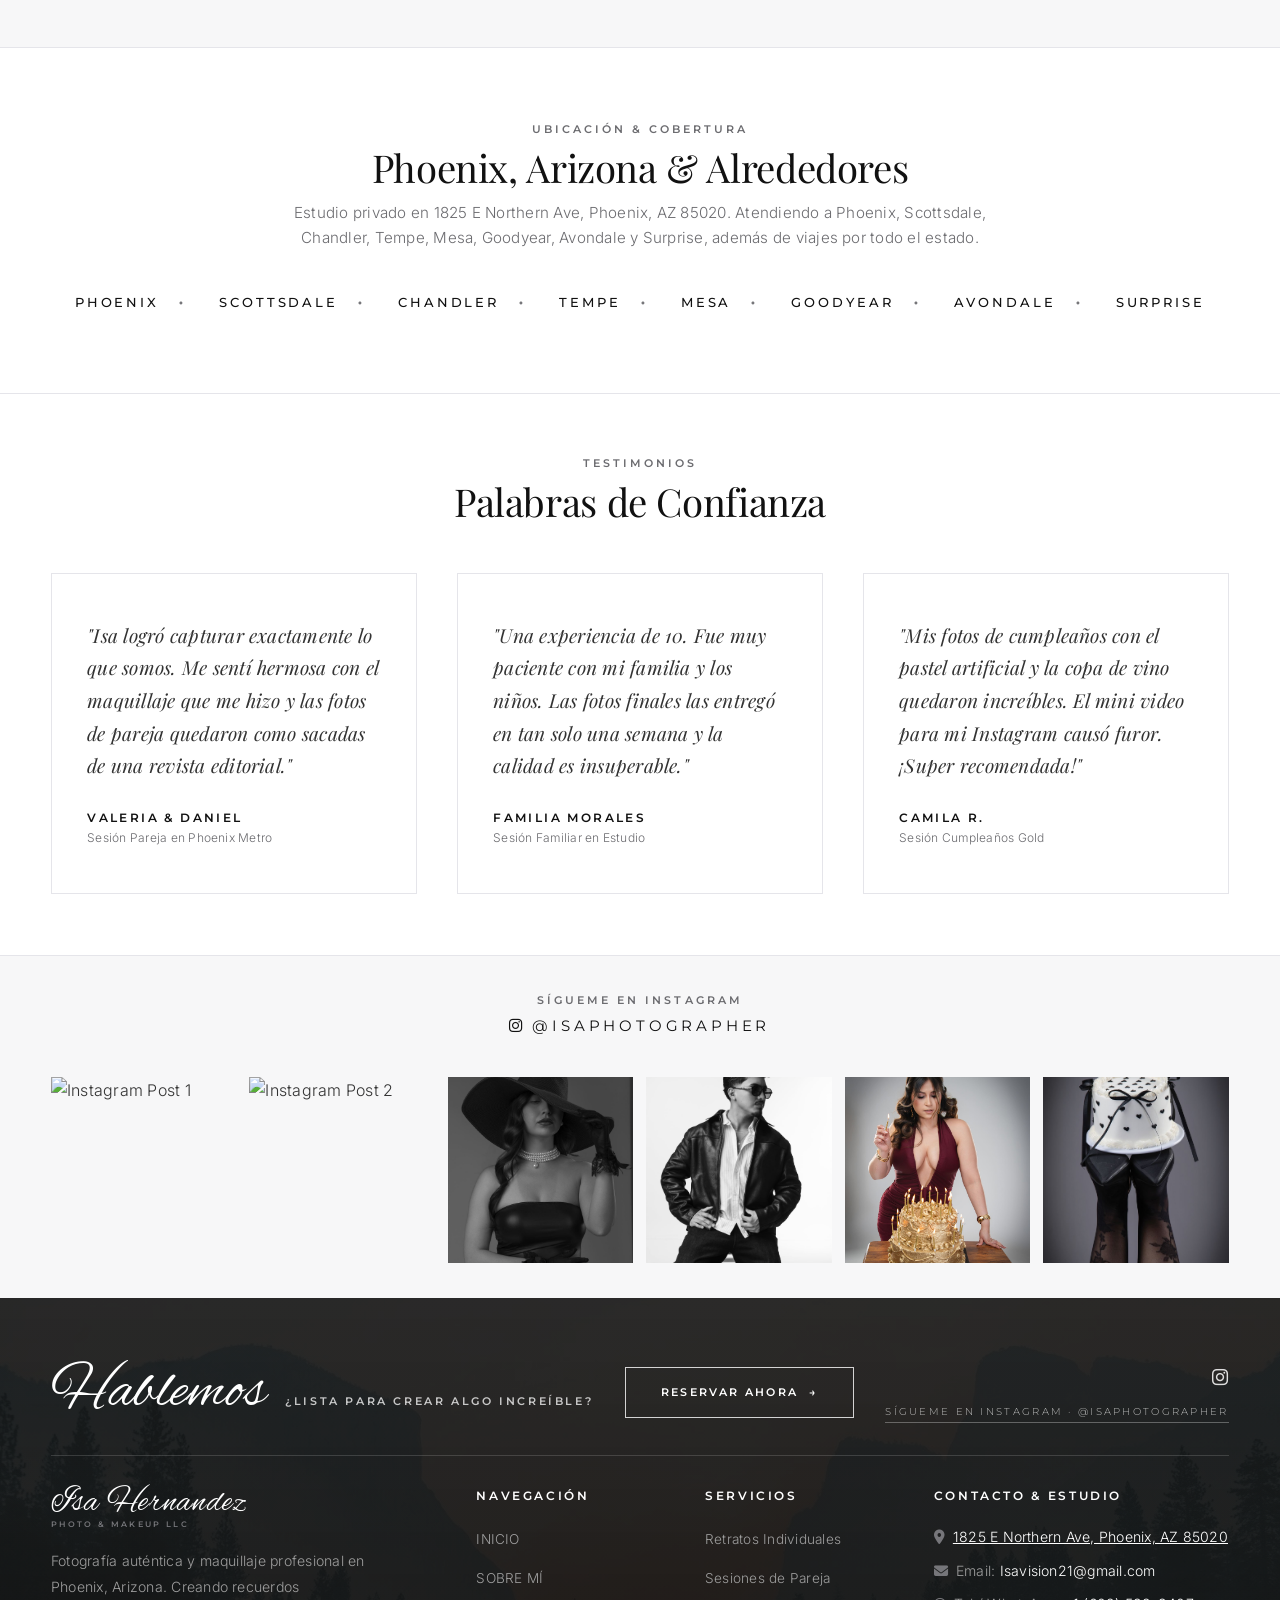
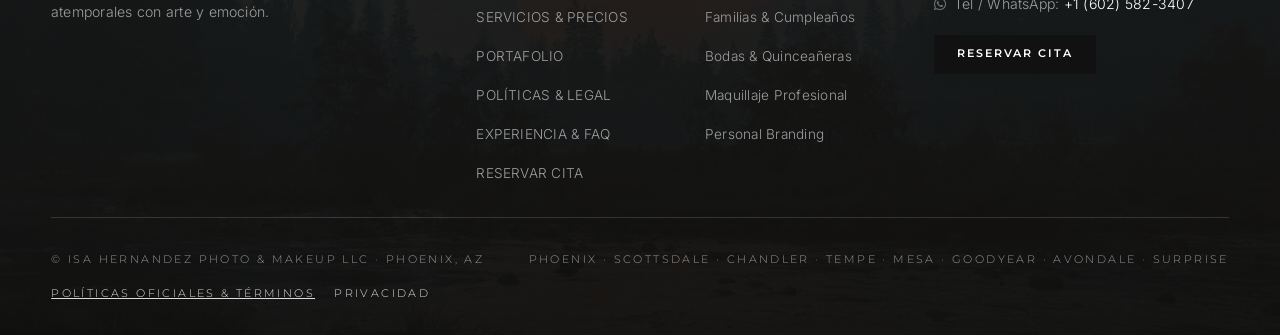
==== commit a772f89c: "Add files via upload" ====
--- a/index.html
+++ b/index.html
@@ -141,13 +141,13 @@
         <!-- Left: Clean Polaroid Cards -->
         <div class="polaroid-collage reveal-left">
           <div class="polaroid-main">
-            <img src="images/isa-index2.JPG" alt="Isabela Hernandez - Fotógrafa y Maquillista">
+            <img src="images/isa-index2.jpg" alt="Isabela Hernandez - Fotógrafa y Maquillista">
           </div>
           <div class="polaroid-secondary">
-            <img src="images/isa-index.JPG" alt="Brochas de Maquillaje Profesional">
+            <img src="images/isa-index.jpg" alt="Brochas de Maquillaje Profesional">
           </div>
           <div class="polaroid-tertiary">
-            <img src="images/isa-index3.JPG" alt="Atardecer Desierto de Arizona">
+            <img src="images/isa-index3.jpg" alt="Atardecer Desierto de Arizona">
           </div>
         </div>
 
@@ -246,14 +246,14 @@
         <!-- Right: Asymmetric Editorial Grid -->
         <div class="editorial-gallery-grid reveal-right">
           <div class="editorial-col-tall">
-            <img src="images/bday-4.jpg" alt="Boda en Arizona">
+            <img src="images/gallery/wedding-1.jpg" alt="Retrato Nupcial y Amor en Pareja" loading="lazy">
           </div>
           <div class="editorial-col-stack">
-            <img src="images/family-4.JPG" alt="Maquillaje Profesional">
-            <img src="images/makeup-3.JPG" alt="Quinceañera Rosa">
+            <img src="images/gallery/makeup-1.jpg" alt="Maquillaje Social Glamour & Peinado" loading="lazy">
+            <img src="images/gallery/bday-1.jpg" alt="Celebración de Cumpleaños Glamour 30" loading="lazy">
           </div>
           <div class="editorial-col-tall">
-            <img src="images/portrait-5.jpg" alt="Graduación Senior">
+            <img src="images/gallery/portrait-9.jpg" alt="Graduación Universitaria ASU · TRIO Alumnus" loading="lazy">
           </div>
         </div>
       </div>
@@ -374,8 +374,8 @@
         <div class="split-image-container reveal-left">
           <img src="images/studio-setup.jpg" alt="Estudio Isa Hernandez Photo & Makeup LLC">
           <div class="split-badge-overlap">
-            <h4>Arte Integral</h4>
-            <p>Maquillaje profesional y fotografía en perfecta sincronía, bajo un mismo techo.</p>
+            <h4 data-i18n="idx_dual_artistry_title">Arte Integral</h4>
+            <p data-i18n="idx_dual_artistry_desc">Maquillaje profesional y fotografía en perfecta sincronía, bajo un mismo techo.</p>
           </div>
         </div>
         <div class="reveal-right">
@@ -405,55 +405,59 @@
       </div>
 
       <div class="packages-teaser-grid">
-        <!-- Silver $225 -->
+        <!-- Golden $225 -->
         <div class="package-card reveal delay-1">
           <div>
-            <h3 class="package-name" data-i18n="pkg_silver_name">Silver</h3>
+            <h3 class="package-name" data-i18n="pkg_b_golden_name">Golden</h3>
             <div class="package-price-starting" style="font-size: 1.4rem; color: var(--text-dark); margin-bottom: 0.3rem;">$225</div>
-            <div style="font-size: 0.72rem; letter-spacing: 0.2em; text-transform: uppercase; color: var(--accent-terracotta); margin-bottom: 1.5rem;" data-i18n="pkg_silver_time">45 MINUTOS · 1 FONDO</div>
+            <div style="font-size: 0.72rem; letter-spacing: 0.2em; text-transform: uppercase; color: var(--accent-terracotta); margin-bottom: 1.5rem;" data-i18n="pkg_b_golden_time">45 MINUTOS · 1 FONDO</div>
             <ul class="package-features">
-              <li data-i18n="pkg_silver_f1">8 imágenes digitales editadas profesionalmente</li>
-              <li data-i18n="pkg_silver_f2">Galería en línea privada</li>
-              <li data-i18n="pkg_silver_f3">1 cambio de vestuario</li>
-              <li data-i18n="pkg_silver_f4">Guía de poses personalizada</li>
-              <li data-i18n="pkg_silver_f5">Entrega en un máximo de 2 semanas</li>
+              <li data-i18n="pkg_b_golden_f1">8 imágenes digitales profesionalmente editadas</li>
+              <li data-i18n="pkg_b_golden_f2">Galería en línea privada</li>
+              <li data-i18n="pkg_b_golden_f3">1 outfit (cambio de ropa)</li>
+              <li data-i18n="pkg_b_golden_f4">Guía de poses personalizada</li>
+              <li data-i18n="pkg_b_golden_f5">Entrega máx 2 semanas</li>
             </ul>
           </div>
-          <a href="booking.html?package=silver" class="btn btn-outline btn-block" data-i18n="btn_book_package">RESERVAR ESTE PAQUETE</a>
-        </div>
-
-        <!-- Golden $280 (Featured) -->
+          <a href="booking.html?service=birthdays&amp;package=golden" class="btn btn-outline btn-block" data-i18n="btn_book_package">RESERVAR ESTE PAQUETE</a>
+        </div>
+
+        <!-- Platinum $290 (Featured) -->
         <div class="package-card featured reveal delay-2">
           <div>
-            <h3 class="package-name" data-i18n="pkg_gold_name">Golden</h3>
-            <div class="package-price-starting" style="font-size: 1.4rem; color: var(--text-dark); margin-bottom: 0.3rem;">$280</div>
-            <div style="font-size: 0.72rem; letter-spacing: 0.2em; text-transform: uppercase; color: var(--accent-terracotta); margin-bottom: 1.5rem;" data-i18n="pkg_gold_time">1 HORA · 1 FONDO</div>
+            <h3 class="package-name" data-i18n="pkg_b_plat_name">Platinum</h3>
+            <div class="package-price-starting" style="font-size: 1.4rem; color: var(--text-dark); margin-bottom: 0.3rem;">$290</div>
+            <div style="font-size: 0.72rem; letter-spacing: 0.2em; text-transform: uppercase; color: var(--accent-terracotta); margin-bottom: 1.5rem;" data-i18n="pkg_b_plat_time">1 HORA · 1 FONDO</div>
             <ul class="package-features">
-              <li data-i18n="pkg_gold_f1">10 imágenes digitales editadas profesionalmente</li>
-              <li data-i18n="pkg_gold_f2">Galería en línea privada</li>
-              <li data-i18n="pkg_gold_f3">2 cambios de vestuario</li>
-              <li data-i18n="pkg_gold_f4">Asesoría previa de fotos & Guía de poses</li>
-              <li data-i18n="pkg_gold_f5">Entrega en 1 semana y media</li>
+              <li data-i18n="pkg_b_plat_f1">10 imágenes digitales profesionalmente editadas</li>
+              <li data-i18n="pkg_b_plat_f2">Galería en línea privada</li>
+              <li data-i18n="pkg_b_plat_f3">2 outfits (cambios de ropa)</li>
+              <li data-i18n="pkg_b_plat_f4">Guía de poses personalizada</li>
+              <li data-i18n="pkg_b_plat_f5">Asesoría previa de fotos &amp; vestuario</li>
+              <li data-i18n="pkg_b_plat_f6">Entrega máx 1.5 semanas</li>
             </ul>
           </div>
-          <a href="booking.html?package=golden" class="btn btn-primary btn-block" data-i18n="btn_book_package">RESERVAR ESTE PAQUETE</a>
-        </div>
-
-        <!-- Platinum $420 -->
+          <a href="booking.html?service=birthdays&amp;package=platinum" class="btn btn-primary btn-block" data-i18n="btn_book_package">RESERVAR ESTE PAQUETE</a>
+        </div>
+
+        <!-- Diamond $460 -->
         <div class="package-card reveal delay-3">
           <div>
-            <h3 class="package-name" data-i18n="pkg_plat_name">Platinum</h3>
-            <div class="package-price-starting" style="font-size: 1.4rem; color: var(--text-dark); margin-bottom: 0.3rem;">$420</div>
-            <div style="font-size: 0.72rem; letter-spacing: 0.2em; text-transform: uppercase; color: var(--accent-terracotta); margin-bottom: 1.5rem;" data-i18n="pkg_plat_time">HASTA 1.5 HORAS · 2 FONDOS</div>
+            <h3 class="package-name" data-i18n="pkg_b_diam_name">Diamond</h3>
+            <div class="package-price-starting" style="font-size: 1.4rem; color: var(--text-dark); margin-bottom: 0.3rem;">$460</div>
+            <div style="font-size: 0.72rem; letter-spacing: 0.2em; text-transform: uppercase; color: var(--accent-terracotta); margin-bottom: 1.5rem;" data-i18n="pkg_b_diam_time">1.5 HORAS · 2 FONDOS</div>
             <ul class="package-features">
-              <li data-i18n="pkg_plat_f1">12 imágenes digitales editadas profesionalmente</li>
-              <li data-i18n="pkg_plat_f2">3 fotos adicionales en blanco y negro</li>
-              <li data-i18n="pkg_plat_f3">2 cambios de vestuario & Asesoría de concepto</li>
-              <li data-i18n="pkg_plat_f4">Entrega máxima 3 días después de la sesión</li>
-              <li data-i18n="pkg_plat_f5">Incluye reel para Instagram & Foto impresa 8x10</li>
+              <li data-i18n="pkg_b_diam_f1">12 imágenes digitales profesionalmente editadas + 3 B&amp;W adicionales</li>
+              <li data-i18n="pkg_b_diam_f2">Galería en línea privada</li>
+              <li data-i18n="pkg_b_diam_f3">2 outfits (cambios de ropa)</li>
+              <li data-i18n="pkg_b_diam_f4">Guía de poses personalizada</li>
+              <li data-i18n="pkg_b_diam_f5">Asesoría de vestuario &amp; gama de colores</li>
+              <li data-i18n="pkg_b_diam_f6">Moodboard de poses y variedad</li>
+              <li data-i18n="pkg_b_diam_f7">Foto impresa 8x10 (no enmarcado)</li>
+              <li data-i18n="pkg_b_diam_f8">Entrega exprés máx 3 días</li>
             </ul>
           </div>
-          <a href="booking.html?package=platinum" class="btn btn-outline btn-block" data-i18n="btn_book_package">RESERVAR ESTE PAQUETE</a>
+          <a href="booking.html?service=birthdays&amp;package=diamond" class="btn btn-outline btn-block" data-i18n="btn_book_package">RESERVAR ESTE PAQUETE</a>
         </div>
       </div>
 
@@ -499,21 +503,21 @@
 
       <div class="testimonials-grid">
         <div class="testimonial-card reveal delay-1">
-          <p class="testimonial-quote">"Isa logró capturar exactamente lo que somos. Me sentí hermosa con el maquillaje que me hizo y las fotos de pareja quedaron como sacadas de una revista editorial."</p>
-          <div class="testimonial-author">Valeria & Daniel</div>
-          <div class="testimonial-session">Sesión Pareja en Phoenix Metro</div>
+          <p class="testimonial-quote" data-i18n="idx_test_1_quote">"Isa logró capturar exactamente lo que somos. Me sentí hermosa con el maquillaje que me hizo y las fotos de pareja quedaron como sacadas de una revista editorial."</p>
+          <div class="testimonial-author" data-i18n="idx_test_1_author">Valeria & Daniel</div>
+          <div class="testimonial-session" data-i18n="idx_test_1_type">Sesión Pareja en Phoenix Metro</div>
         </div>
 
         <div class="testimonial-card reveal delay-2">
-          <p class="testimonial-quote">"Una experiencia de 10. Fue muy paciente con mi familia y los niños. Las fotos finales las entregó en tan solo una semana y la calidad es insuperable."</p>
-          <div class="testimonial-author">Familia Morales</div>
-          <div class="testimonial-session">Sesión Familiar en Estudio</div>
+          <p class="testimonial-quote" data-i18n="idx_test_2_quote">"Una experiencia de 10. Fue muy paciente con mi familia y los niños. Las fotos finales las entregó en tan solo una semana y la calidad es insuperable."</p>
+          <div class="testimonial-author" data-i18n="idx_test_2_author">Familia Morales</div>
+          <div class="testimonial-session" data-i18n="idx_test_2_type">Sesión Familiar en Estudio</div>
         </div>
 
         <div class="testimonial-card reveal delay-3">
-          <p class="testimonial-quote">"Mis fotos de cumpleaños con el pastel artificial y la copa de vino quedaron increíbles. El mini video para mi Instagram causó furor. ¡Super recomendada!"</p>
-          <div class="testimonial-author">Camila R.</div>
-          <div class="testimonial-session">Sesión Cumpleaños Gold</div>
+          <p class="testimonial-quote" data-i18n="idx_test_3_quote">"Mis fotos de cumpleaños con el pastel artificial y la copa de vino quedaron increíbles. El mini video para mi Instagram causó furor. ¡Super recomendada!"</p>
+          <div class="testimonial-author" data-i18n="idx_test_3_author">Camila R.</div>
+          <div class="testimonial-session" data-i18n="idx_test_3_type">Sesión Cumpleaños Gold</div>
         </div>
       </div>
     </div>
@@ -533,11 +537,11 @@
 
       <div class="instagram-strip reveal">
         <a href="https://instagram.com/isaphotographer" target="_blank" rel="noopener" class="instagram-thumb">
-          <img src="images/home.JPG" alt="Instagram Post 1">
+          <img src="images/home.jpg" alt="Instagram Post 1">
           <div class="instagram-overlay"><i class="fa-brands fa-instagram" style="font-size: 1.5rem;"></i></div>
         </a>
         <a href="https://instagram.com/isaphotographer" target="_blank" rel="noopener" class="instagram-thumb">
-          <img src="images/home-1.JPG" alt="Instagram Post 2">
+          <img src="images/home-1.jpg" alt="Instagram Post 2">
           <div class="instagram-overlay"><i class="fa-brands fa-instagram" style="font-size: 1.5rem;"></i></div>
         </a>
         <a href="https://instagram.com/isaphotographer" target="_blank" rel="noopener" class="instagram-thumb">
@@ -595,13 +599,13 @@
             <span class="brand-name" style="font-size: 2.1rem; color: #FFFFFF; line-height: 0.9;">Isa Hernandez</span>
             <span class="brand-sub" style="color: var(--accent-sand);">PHOTO &amp; MAKEUP LLC</span>
           </a>
-          <p style="font-size: 0.88rem; color: var(--text-light-muted); max-width: 320px; line-height: 1.8;">
+          <p style="font-size: 0.88rem; color: var(--text-light-muted); max-width: 320px; line-height: 1.8;" data-i18n="footer_desc">
             Fotografía auténtica y maquillaje profesional en Phoenix, Arizona. Creando recuerdos atemporales con arte y emoción.
           </p>
         </div>
 
         <div class="footer-col">
-          <h4>Navegación</h4>
+          <h4 data-i18n="footer_nav_heading">Navegación</h4>
           <ul class="footer-links">
             <li><a href="index.html" data-i18n="nav_home">Inicio</a></li>
             <li><a href="about.html" data-i18n="nav_about">Sobre Isa</a></li>
@@ -614,19 +618,19 @@
         </div>
 
         <div class="footer-col">
-          <h4>Servicios</h4>
+          <h4 data-i18n="footer_services_heading">Servicios</h4>
           <ul class="footer-links">
-            <li><a href="services.html#portraits">Retratos Individuales</a></li>
-            <li><a href="services.html#couples">Sesiones de Pareja</a></li>
-            <li><a href="services.html#milestones">Familias & Cumpleaños</a></li>
-            <li><a href="services.html#weddings">Bodas & Quinceañeras</a></li>
-            <li><a href="services.html#makeup">Maquillaje Profesional</a></li>
-            <li><a href="services.html#commercial">Personal Branding</a></li>
+            <li><a href="services.html#portraits" data-i18n="idx_footer_srv_1">Retratos Individuales</a></li>
+            <li><a href="services.html#couples" data-i18n="idx_footer_srv_2">Sesiones de Pareja</a></li>
+            <li><a href="services.html#milestones" data-i18n="idx_footer_srv_3">Familias & Cumpleaños</a></li>
+            <li><a href="services.html#weddings" data-i18n="idx_footer_srv_4">Bodas & Quinceañeras</a></li>
+            <li><a href="services.html#makeup" data-i18n="cat_makeup">Maquillaje Profesional</a></li>
+            <li><a href="services.html#commercial" data-i18n="cat_professionals">Personal Branding</a></li>
           </ul>
         </div>
 
         <div class="footer-col">
-          <h4>Contacto & Estudio</h4>
+          <h4 data-i18n="footer_contact_heading">Contacto & Estudio</h4>
           <p style="font-size: 0.88rem; color: var(--text-light-muted); margin-bottom: 0.6rem;">
             <a href="https://maps.google.com/?q=1825+E+Northern+Ave,+Phoenix,+AZ+85020" target="_blank" rel="noopener" style="color: #FFFFFF; text-decoration: underline;">
               <i class="fa-solid fa-location-dot" style="margin-right: 0.5rem; color: var(--accent-sand);"></i>1825 E Northern Ave, Phoenix, AZ 85020
@@ -644,10 +648,10 @@
 
       <div class="footer-bottom-bar">
         <span data-i18n="footer_copyright">© Isa Hernandez · Photo & Make Up · Phoenix, AZ</span>
-        <span>Phoenix · Scottsdale · Chandler · Tempe · Mesa · Goodyear · Avondale · Surprise</span>
+        <span data-i18n="footer_coverage_cities">Phoenix · Scottsdale · Chandler · Tempe · Mesa · Goodyear · Avondale · Surprise</span>
         <div style="display: flex; gap: 1.2rem;">
-          <a href="policies.html" style="color: rgba(255,255,255,0.85); text-decoration: underline;">Políticas Oficiales & Términos</a>
-          <a href="policies.html#datos" style="color: rgba(255,255,255,0.85);">Privacidad</a>
+          <a href="policies.html" style="color: rgba(255,255,255,0.85); text-decoration: underline;" data-i18n="footer_terms_link">Políticas Oficiales & Términos</a>
+          <a href="policies.html#datos" style="color: rgba(255,255,255,0.85);" data-i18n="footer_privacy_link">Privacidad</a>
         </div>
       </div>
     </div>
--- a/css/style.css
+++ b/css/style.css
@@ -0,0 +1,336 @@
+/* ==========================================================================
+   ISA HERNANDEZ | PHOTO & MAKE UP · DESERT CREATION STUDIO
+   Ultra-Clean Minimalist Editorial Design System (Phoenix, Arizona)
+   ========================================================================== */
+
+@import url('https://fonts.googleapis.com/css2?family=Alex+Brush&family=Cormorant+Garamond:ital,wght@0,300;0,400;0,500;0,600;1,300;1,400&family=Inter:wght@300;400;500;600&family=Montserrat:wght@300;400;500;600;700&family=Playfair+Display:ital,wght@0,400;0,500;0,600;1,400&display=swap');
+@import url('https://cdnjs.cloudflare.com/ajax/libs/font-awesome/6.5.1/css/all.min.css');
+
+:root {
+  /* Ultra-Clean Monochromatic Luxury Palette (Grays, Black & White) */
+  --bg-primary: #FFFFFF;
+  --bg-surface: #FFFFFF;
+  --bg-sand: #F7F7F8;
+  --bg-warm-tint: #F0F0F2;
+  --bg-dark: #121212;
+  --bg-dark-surface: #181818;
+  --bg-glass-light: rgba(255, 255, 255, 0.96);
+
+  /* Typography Colors */
+  --text-dark: #111111;
+  --text-body: #333333;
+  --text-muted: #6C6C70;
+  --text-light: #FFFFFF;
+  --text-light-muted: #9E9E9E;
+
+  /* Refined Hairline Borders */
+  --border-light: #E5E5EA;
+  --border-subtle: #EFEFF4;
+  --border-dark: rgba(255, 255, 255, 0.15);
+  --accent-terracotta: #1A1A1A;
+  --accent-sand: #76767A;
+  --accent-gold: #3A3A3C;
+
+  /* Fonts */
+  --font-serif: 'Playfair Display', 'Cormorant Garamond', Georgia, serif;
+  --font-script: 'Alex Brush', cursive;
+  --font-sans: 'Inter', -apple-system, BlinkMacSystemFont, 'Segoe UI', Roboto, sans-serif;
+  --font-display: 'Montserrat', sans-serif;
+
+  /* Spacing & Layout */
+  --container-max: 1240px;
+  --container-narrow: 880px;
+  --transition-smooth: 0.35s cubic-bezier(0.25, 1, 0.5, 1);
+  --transition-slow: 0.6s cubic-bezier(0.25, 1, 0.5, 1);
+  --shadow-clean: 0 10px 30px rgba(0, 0, 0, 0.05);
+  --shadow-elevated: 0 20px 45px rgba(0, 0, 0, 0.08);
+}
+
+/* Reset & Box Sizing */
+*, *::before, *::after {
+  box-sizing: border-box;
+  margin: 0;
+  padding: 0;
+}
+
+html {
+  scroll-behavior: smooth;
+  font-size: 16px;
+  -webkit-text-size-adjust: 100%;
+}
+
+body {
+  background-color: var(--bg-primary);
+  color: var(--text-body);
+  font-family: var(--font-sans);
+  font-weight: 300;
+  line-height: 1.68;
+  letter-spacing: 0.015em;
+  overflow-x: hidden;
+  -webkit-font-smoothing: antialiased;
+}
+
+/* Typography Base */
+h1, h2, h3, h4, h5, h6 {
+  font-family: var(--font-serif);
+  font-weight: 400;
+  color: var(--text-dark);
+  line-height: 1.25;
+  letter-spacing: -0.01em;
+}
+
+h1 {
+  font-size: clamp(2.4rem, 5.2vw, 4.4rem);
+  line-height: 1.15;
+}
+
+h2 {
+  font-size: clamp(1.9rem, 3.6vw, 3rem);
+  line-height: 1.25;
+}
+
+h3 {
+  font-size: clamp(1.3rem, 2.2vw, 1.9rem);
+  line-height: 1.35;
+}
+
+p {
+  margin-bottom: 0.85rem;
+}
+
+p:last-child {
+  margin-bottom: 0;
+}
+
+a {
+  color: inherit;
+  text-decoration: none;
+  transition: all var(--transition-smooth);
+}
+
+img {
+  max-width: 100%;
+  height: auto;
+  display: block;
+}
+
+/* Container */
+.container {
+  width: 92%;
+  max-width: var(--container-max);
+  margin-left: auto;
+  margin-right: auto;
+}
+
+.container-narrow {
+  width: 92%;
+  max-width: var(--container-narrow);
+  margin-left: auto;
+  margin-right: auto;
+}
+
+/* Section Header Shared */
+.section-header {
+  text-align: center;
+  max-width: 720px;
+  margin: 0 auto 2.2rem auto;
+}
+
+.section-kicker {
+  display: block;
+  font-family: var(--font-display);
+  font-size: 0.68rem;
+  font-weight: 600;
+  letter-spacing: 0.28em;
+  text-transform: uppercase;
+  color: #6C6C70;
+  margin-bottom: 0.45rem;
+}
+
+.section-title {
+  font-family: var(--font-serif);
+  font-size: clamp(1.8rem, 3vw, 2.7rem);
+  font-weight: 400;
+  color: var(--text-dark);
+  margin-bottom: 0.6rem;
+  line-height: 1.18;
+}
+
+.section-subtitle {
+  font-size: 0.95rem;
+  color: var(--text-muted);
+  line-height: 1.65;
+}
+
+/* Script Accents */
+.script-accent {
+  font-family: var(--font-script);
+  font-weight: 400;
+  font-size: 1.5em;
+  color: var(--text-dark);
+  line-height: 1;
+}
+
+.script-signature {
+  font-family: var(--font-script);
+  font-size: 2.1rem;
+  color: var(--text-dark);
+  display: inline-block;
+  transform: rotate(-2deg);
+  margin: 0.75rem 0;
+}
+
+/* Luxury Clean Buttons */
+.btn {
+  display: inline-flex;
+  align-items: center;
+  justify-content: center;
+  gap: 0.65rem;
+  padding: 0.78rem 1.85rem;
+  font-family: var(--font-display);
+  font-size: 0.7rem;
+  font-weight: 600;
+  letter-spacing: 0.2em;
+  text-transform: uppercase;
+  border-radius: 0;
+  cursor: pointer;
+  border: 1px solid transparent;
+  transition: all var(--transition-smooth);
+}
+
+.btn-primary {
+  background-color: var(--text-dark);
+  color: #FFFFFF;
+  border-color: var(--text-dark);
+}
+
+.btn-primary:hover {
+  background-color: #2C2C2E;
+  border-color: #2C2C2E;
+  color: #FFFFFF;
+  transform: translateY(-2px);
+  box-shadow: 0 8px 20px rgba(0, 0, 0, 0.15);
+}
+
+.btn-outline {
+  background-color: transparent;
+  color: var(--text-dark);
+  border-color: var(--text-dark);
+}
+
+.btn-outline:hover {
+  background-color: var(--text-dark);
+  color: #FFFFFF;
+  transform: translateY(-2px);
+}
+
+.btn-outline-white {
+  background-color: transparent;
+  color: #FFFFFF;
+  border-color: rgba(255, 255, 255, 0.8);
+}
+
+.btn-outline-white:hover {
+  background-color: #FFFFFF;
+  color: var(--bg-dark);
+  border-color: #FFFFFF;
+  transform: translateY(-2px);
+}
+
+.btn-white {
+  background-color: #FFFFFF;
+  color: #111111;
+  border-color: #FFFFFF;
+}
+
+.btn-white:hover {
+  background-color: #F0F0F2;
+  color: #111111;
+  border-color: #F0F0F2;
+  transform: translateY(-2px);
+  box-shadow: 0 8px 20px rgba(0, 0, 0, 0.25);
+}
+
+.btn-sm {
+  padding: 0.6rem 1.4rem;
+  font-size: 0.66rem;
+  letter-spacing: 0.18em;
+}
+
+.btn-block {
+  width: 100%;
+}
+
+.btn-arrow {
+  display: inline-block;
+  transition: transform var(--transition-smooth);
+}
+
+.btn:hover .btn-arrow {
+  transform: translateX(4px);
+}
+
+/* ==========================================================================
+   CLEAN & SILKY SCROLL ANIMATIONS (Non-intrusive, luxury feel)
+   ========================================================================== */
+.reveal {
+  opacity: 0;
+  transform: translateY(22px);
+  transition: opacity 0.85s cubic-bezier(0.16, 1, 0.3, 1), transform 0.85s cubic-bezier(0.16, 1, 0.3, 1);
+  will-change: opacity, transform;
+}
+
+.reveal-left {
+  opacity: 0;
+  transform: translateX(-24px);
+  transition: opacity 0.85s cubic-bezier(0.16, 1, 0.3, 1), transform 0.85s cubic-bezier(0.16, 1, 0.3, 1);
+}
+
+.reveal-right {
+  opacity: 0;
+  transform: translateX(24px);
+  transition: opacity 0.85s cubic-bezier(0.16, 1, 0.3, 1), transform 0.85s cubic-bezier(0.16, 1, 0.3, 1);
+}
+
+.reveal-zoom {
+  opacity: 0;
+  transform: scale(0.97);
+  transition: opacity 0.85s cubic-bezier(0.16, 1, 0.3, 1), transform 0.85s cubic-bezier(0.16, 1, 0.3, 1);
+}
+
+.revealed {
+  opacity: 1 !important;
+  transform: translate(0, 0) scale(1) !important;
+}
+
+/* Stagger delays */
+.delay-1 { transition-delay: 0.1s; }
+.delay-2 { transition-delay: 0.2s; }
+.delay-3 { transition-delay: 0.3s; }
+.delay-4 { transition-delay: 0.4s; }
+
+/* Section Spacing (Compact Luxury Editorial Spacing) */
+.section-pad {
+  padding: 3.8rem 0;
+}
+
+.section-pad-sm {
+  padding: 2.2rem 0;
+}
+
+.bg-sand-tint {
+  background-color: var(--bg-sand);
+}
+
+.bg-white {
+  background-color: #FFFFFF;
+}
+
+@media (max-width: 768px) {
+  .section-pad {
+    padding: 2.5rem 0;
+  }
+  .section-pad-sm {
+    padding: 1.8rem 0;
+  }
+}
--- a/css/components.css
+++ b/css/components.css
@@ -0,0 +1,1550 @@
+/* ==========================================================================
+   ISA HERNANDEZ | PHOTO & MAKE UP
+   Components: Header with Official Logo, Clean Navigation, Hero Slideshow, Services, Footer
+   ========================================================================== */
+
+/* --------------------------------------------------------------------------
+   Header & Navigation
+   -------------------------------------------------------------------------- */
+.site-header {
+  position: fixed;
+  top: 0;
+  left: 0;
+  width: 100%;
+  z-index: 1000;
+  background: linear-gradient(to bottom, rgba(16, 15, 14, 0.75) 0%, rgba(16, 15, 14, 0) 100%);
+  transition: background var(--transition-smooth), border-color var(--transition-smooth), box-shadow var(--transition-smooth);
+}
+
+.site-header.scrolled {
+  background: var(--bg-glass-light);
+  backdrop-filter: blur(20px);
+  -webkit-backdrop-filter: blur(20px);
+  border-bottom: 1px solid var(--border-light);
+  box-shadow: 0 4px 20px rgba(0, 0, 0, 0.04);
+}
+
+.site-header.header-light {
+  background: var(--bg-glass-light);
+  backdrop-filter: blur(20px);
+  border-bottom: 1px solid var(--border-light);
+}
+
+.site-header .container {
+  width: 95%;
+  max-width: 1440px;
+}
+
+.nav-inner {
+  display: flex;
+  align-items: center;
+  justify-content: space-between;
+  height: 72px;
+  transition: height var(--transition-smooth);
+}
+
+.site-header.scrolled .nav-inner {
+  height: 60px;
+}
+
+/* Brand Logo (Signature Editorial Serif Typography) */
+.brand-logo {
+  display: inline-flex;
+  flex-direction: column;
+  justify-content: center;
+  text-decoration: none;
+  line-height: 1.08;
+  flex-shrink: 0;
+  margin-right: clamp(1.4rem, 2.5vw, 3rem);
+  transition: opacity var(--transition-smooth);
+}
+
+.brand-logo:hover {
+  opacity: 0.85;
+}
+
+.brand-logo .brand-name {
+  font-family: var(--font-script);
+  font-size: 2.35rem;
+  font-weight: 400;
+  letter-spacing: 0.02em;
+  color: #FFFFFF;
+  text-transform: none;
+  white-space: nowrap;
+  line-height: 0.88;
+  transition: color var(--transition-smooth);
+}
+
+.brand-logo .brand-sub {
+  font-family: var(--font-display);
+  font-size: 0.52rem;
+  font-weight: 600;
+  letter-spacing: 0.28em;
+  color: rgba(255, 255, 255, 0.72);
+  text-transform: uppercase;
+  white-space: nowrap;
+  margin-top: 2px;
+  transition: color var(--transition-smooth);
+}
+
+.site-header.scrolled .brand-logo .brand-name,
+.site-header.header-light .brand-logo .brand-name {
+  color: var(--text-dark);
+}
+
+.site-header.scrolled .brand-logo .brand-sub,
+.site-header.header-light .brand-logo .brand-sub {
+  color: var(--text-muted);
+}
+
+.mobile-drawer .brand-logo .brand-name {
+  color: var(--text-dark) !important;
+  font-size: 1.55rem;
+}
+
+.mobile-drawer .brand-logo .brand-sub {
+  color: var(--text-muted) !important;
+}
+
+/* Desktop Navigation */
+.desktop-nav {
+  display: flex;
+  align-items: center;
+  gap: clamp(0.65rem, 1.2vw, 1.35rem);
+  flex-wrap: nowrap;
+  margin-left: auto;
+  margin-right: clamp(1.2rem, 2.2vw, 2.5rem);
+}
+
+.nav-link {
+  font-family: var(--font-display);
+  font-size: 0.71rem;
+  font-weight: 600;
+  letter-spacing: 0.12em;
+  text-transform: uppercase;
+  color: rgba(255, 255, 255, 0.88);
+  position: relative;
+  padding: 0.4rem 0;
+  white-space: nowrap;
+  flex-shrink: 0;
+  transition: color var(--transition-smooth);
+}
+
+.site-header.scrolled .nav-link,
+.site-header.header-light .nav-link {
+  color: var(--text-dark);
+}
+
+.nav-link:hover,
+.nav-link.active {
+  color: #FFFFFF;
+}
+
+.site-header.scrolled .nav-link:hover,
+.site-header.scrolled .nav-link.active,
+.site-header.header-light .nav-link:hover,
+.site-header.header-light .nav-link.active {
+  color: var(--text-dark);
+}
+
+.nav-link.active::after {
+  content: '';
+  position: absolute;
+  bottom: 0;
+  left: 0;
+  width: 100%;
+  height: 1.5px;
+  background-color: currentColor;
+}
+
+/* Language Switcher */
+.lang-switch {
+  display: inline-flex;
+  align-items: center;
+  background: rgba(255, 255, 255, 0.14);
+  border: 1px solid rgba(255, 255, 255, 0.35);
+  border-radius: 999px;
+  padding: 4px 6px;
+  gap: 3px;
+  backdrop-filter: blur(12px);
+  -webkit-backdrop-filter: blur(12px);
+  box-shadow: 0 2px 10px rgba(0, 0, 0, 0.15);
+  transition: all var(--transition-smooth);
+}
+
+.site-header.scrolled .lang-switch,
+.site-header.header-light .lang-switch {
+  background: rgba(18, 18, 18, 0.05);
+  border: 1px solid rgba(18, 18, 18, 0.18);
+  box-shadow: 0 2px 8px rgba(0, 0, 0, 0.04);
+}
+
+.lang-switch-icon {
+  font-size: 0.82rem;
+  color: #FFFFFF;
+  margin: 0 4px 0 6px;
+  opacity: 0.85;
+}
+
+.site-header.scrolled .lang-switch-icon,
+.site-header.header-light .lang-switch-icon {
+  color: var(--text-dark);
+}
+
+.lang-switch .lang-btn {
+  background: transparent;
+  border: none;
+  cursor: pointer;
+  font-family: var(--font-display);
+  font-size: 0.72rem;
+  font-weight: 600;
+  letter-spacing: 0.12em;
+  padding: 4px 10px;
+  border-radius: 999px;
+  color: rgba(255, 255, 255, 0.75);
+  transition: all var(--transition-smooth);
+  text-decoration: none !important;
+  opacity: 1;
+}
+
+.site-header.scrolled .lang-switch .lang-btn,
+.site-header.header-light .lang-switch .lang-btn {
+  color: rgba(18, 18, 18, 0.6);
+}
+
+.lang-switch .lang-btn.active {
+  background: #FFFFFF;
+  color: #111111;
+  font-weight: 700;
+  box-shadow: 0 2px 6px rgba(0, 0, 0, 0.25);
+}
+
+.site-header.scrolled .lang-switch .lang-btn.active,
+.site-header.header-light .lang-switch .lang-btn.active {
+  background: #111111;
+  color: #FFFFFF;
+  box-shadow: 0 2px 6px rgba(0, 0, 0, 0.2);
+}
+
+/* Social Icon */
+.nav-social-icon {
+  color: rgba(255, 255, 255, 0.9);
+  display: flex;
+  align-items: center;
+  font-size: 1.15rem;
+  transition: all var(--transition-smooth);
+}
+
+.site-header.scrolled .nav-social-icon,
+.site-header.header-light .nav-social-icon {
+  color: var(--text-dark);
+}
+
+.nav-social-icon:hover {
+  color: var(--text-dark);
+}
+
+/* Nav Actions (Right) */
+.nav-actions {
+  display: flex;
+  align-items: center;
+  gap: 1.15rem;
+  flex-shrink: 0;
+}
+
+.header-book-btn {
+  white-space: nowrap !important;
+  padding: 0.52rem 1.15rem !important;
+  font-size: 0.68rem !important;
+  font-weight: 600 !important;
+  letter-spacing: 0.12em !important;
+  line-height: 1 !important;
+  border-radius: 999px !important;
+  flex-shrink: 0 !important;
+  display: inline-flex !important;
+  align-items: center !important;
+  justify-content: center !important;
+  transition: all var(--transition-smooth) !important;
+}
+
+.site-header:not(.scrolled):not(.header-light) .header-book-btn {
+  background: rgba(255, 255, 255, 0.15) !important;
+  border-color: rgba(255, 255, 255, 0.4) !important;
+  color: #FFFFFF !important;
+  backdrop-filter: blur(10px);
+}
+
+.site-header:not(.scrolled):not(.header-light) .header-book-btn:hover {
+  background: #FFFFFF !important;
+  color: #111111 !important;
+  border-color: #FFFFFF !important;
+}
+
+/* Mobile Hamburger */
+.mobile-toggle {
+  display: none;
+  background: none;
+  border: none;
+  cursor: pointer;
+  width: 28px;
+  height: 20px;
+  position: relative;
+  flex-direction: column;
+  justify-content: space-between;
+  padding: 0;
+  z-index: 1100;
+}
+
+.mobile-toggle span {
+  display: block;
+  height: 2px;
+  width: 100%;
+  background-color: #FFFFFF;
+  transition: all var(--transition-smooth);
+}
+
+.site-header.scrolled .mobile-toggle span,
+.site-header.header-light .mobile-toggle span {
+  background-color: var(--text-dark);
+}
+
+.mobile-toggle.active span:nth-child(1) {
+  transform: translateY(9px) rotate(45deg);
+  background-color: var(--text-dark);
+}
+
+.mobile-toggle.active span:nth-child(2) {
+  opacity: 0;
+}
+
+.mobile-toggle.active span:nth-child(3) {
+  transform: translateY(-9px) rotate(-45deg);
+  background-color: var(--text-dark);
+}
+
+/* Mobile Drawer */
+.mobile-drawer-overlay {
+  position: fixed;
+  top: 0;
+  left: 0;
+  width: 100vw;
+  height: 100vh;
+  background: rgba(0, 0, 0, 0.55);
+  backdrop-filter: blur(5px);
+  z-index: 1050;
+  opacity: 0;
+  pointer-events: none;
+  transition: opacity var(--transition-smooth);
+}
+
+.mobile-drawer-overlay.active {
+  opacity: 1;
+  pointer-events: auto;
+}
+
+.mobile-drawer {
+  position: fixed;
+  top: 0;
+  right: -100%;
+  width: 88%;
+  max-width: 380px;
+  height: 100%;
+  height: 100dvh;
+  background: var(--bg-primary);
+  z-index: 1060;
+  padding: 1.6rem 1.6rem 3rem 1.6rem;
+  display: flex;
+  flex-direction: column;
+  justify-content: flex-start;
+  gap: 1.8rem;
+  box-shadow: -10px 0 40px rgba(0, 0, 0, 0.25);
+  transition: right var(--transition-smooth);
+  overflow-y: auto;
+  -webkit-overflow-scrolling: touch;
+}
+
+.mobile-drawer.active {
+  right: 0;
+}
+
+.mobile-drawer-header {
+  display: flex;
+  align-items: center;
+  justify-content: space-between;
+  width: 100%;
+  padding-bottom: 1.2rem;
+  border-bottom: 1px solid var(--border-light);
+}
+
+.mobile-drawer-close {
+  background: none;
+  border: none;
+  font-size: 1.5rem;
+  color: var(--text-dark);
+  cursor: pointer;
+  width: 40px;
+  height: 40px;
+  display: flex;
+  align-items: center;
+  justify-content: center;
+  border-radius: 50%;
+  transition: all var(--transition-smooth);
+}
+
+.mobile-drawer-close:hover {
+  background: var(--bg-sand);
+  transform: rotate(90deg);
+}
+
+.mobile-nav-list {
+  display: flex;
+  flex-direction: column;
+  gap: 1.4rem;
+}
+
+.mobile-nav-link {
+  font-family: var(--font-display);
+  font-size: 0.88rem;
+  font-weight: 600;
+  letter-spacing: 0.18em;
+  text-transform: uppercase;
+  color: var(--text-dark);
+}
+
+.mobile-nav-link.active {
+  color: var(--text-dark);
+  font-weight: 700;
+}
+
+/* --------------------------------------------------------------------------
+   HERO SLIDESHOW
+   -------------------------------------------------------------------------- */
+.hero-slideshow-container {
+  position: absolute;
+  top: 0;
+  left: 0;
+  width: 100%;
+  height: 100%;
+  overflow: hidden;
+  z-index: 1;
+}
+
+.hero-slide {
+  position: absolute;
+  top: 0;
+  left: 0;
+  width: 100%;
+  height: 100%;
+  background-size: cover;
+  background-position: center 30%;
+  opacity: 0;
+  transform: scale(1.04);
+  transition: opacity 1.6s cubic-bezier(0.4, 0, 0.2, 1), transform 8s ease-out;
+  will-change: opacity, transform;
+}
+
+.hero-slide.active {
+  opacity: 1;
+  transform: scale(1);
+}
+
+.hero-slide-overlay {
+  position: absolute;
+  top: 0;
+  left: 0;
+  width: 100%;
+  height: 100%;
+  background: linear-gradient(
+    to bottom,
+    rgba(18, 17, 16, 0.5) 0%,
+    rgba(18, 17, 16, 0.25) 45%,
+    rgba(18, 17, 16, 0.82) 100%
+  );
+  z-index: 2;
+}
+
+.hero-slide-dots {
+  position: absolute;
+  bottom: 2.8rem;
+  left: 50%;
+  transform: translateX(-50%);
+  display: flex;
+  align-items: center;
+  gap: 0.75rem;
+  z-index: 10;
+}
+
+.hero-dot {
+  width: 28px;
+  height: 2px;
+  background: rgba(255, 255, 255, 0.35);
+  cursor: pointer;
+  transition: all var(--transition-smooth);
+}
+
+.hero-dot.active {
+  background: #FFFFFF;
+  width: 44px;
+}
+
+/* --------------------------------------------------------------------------
+   SERVICES STRIP (Clean & Airy)
+   -------------------------------------------------------------------------- */
+.services-strip {
+  display: grid;
+  grid-template-columns: repeat(6, 1fr);
+  border-top: 1px solid var(--border-light);
+  border-bottom: 1px solid var(--border-light);
+  margin: 3.5rem 0 3.5rem 0;
+}
+
+.service-strip-item {
+  display: flex;
+  flex-direction: column;
+  align-items: center;
+  text-align: center;
+  padding: 1.6rem 0.8rem;
+  border-right: 1px solid var(--border-light);
+  transition: all var(--transition-smooth);
+  text-decoration: none;
+}
+
+.service-strip-item:last-child {
+  border-right: none;
+}
+
+.service-strip-item:hover {
+  background-color: var(--bg-surface);
+  transform: translateY(-2px);
+}
+
+.service-strip-icon-fa {
+  font-size: 1.55rem;
+  color: var(--text-dark);
+  margin-bottom: 0.65rem;
+  transition: color var(--transition-smooth), transform var(--transition-smooth);
+}
+
+.service-strip-item:hover .service-strip-icon-fa {
+  color: var(--text-dark);
+  transform: translateY(-2px);
+}
+
+.service-strip-name {
+  font-family: var(--font-display);
+  font-size: 0.65rem;
+  font-weight: 600;
+  letter-spacing: 0.2em;
+  text-transform: uppercase;
+  color: var(--text-dark);
+  line-height: 1.35;
+}
+
+/* --------------------------------------------------------------------------
+   POLAROID COLLAGE (Clean & Crisp, No Jittery Bobbing)
+   -------------------------------------------------------------------------- */
+.polaroid-collage {
+  position: relative;
+  width: 100%;
+  max-width: 410px;
+  min-height: 420px;
+  margin: 0 auto;
+}
+
+.polaroid-main {
+  position: absolute;
+  top: 10px;
+  left: 10px;
+  width: 68%;
+  background: #FFFFFF;
+  padding: 8px 8px 24px 8px;
+  box-shadow: var(--shadow-clean);
+  transform: rotate(-2deg);
+  z-index: 1;
+  transition: transform var(--transition-smooth), box-shadow var(--transition-smooth);
+}
+
+.polaroid-main img {
+  width: 100%;
+  height: 290px;
+  object-fit: cover;
+  display: block;
+}
+
+.polaroid-secondary {
+  position: absolute;
+  top: 25px;
+  right: 0;
+  width: 46%;
+  background: #FFFFFF;
+  padding: 6px 6px 18px 6px;
+  box-shadow: var(--shadow-clean);
+  transform: rotate(3deg);
+  z-index: 2;
+  transition: transform var(--transition-smooth), box-shadow var(--transition-smooth);
+}
+
+.polaroid-secondary img {
+  width: 100%;
+  height: 130px;
+  object-fit: cover;
+  display: block;
+}
+
+.polaroid-tertiary {
+  position: absolute;
+  bottom: 20px;
+  right: 20px;
+  width: 50%;
+  background: #FFFFFF;
+  padding: 6px 6px 18px 6px;
+  box-shadow: var(--shadow-clean);
+  transform: rotate(-1.5deg);
+  z-index: 3;
+  transition: transform var(--transition-smooth), box-shadow var(--transition-smooth);
+}
+
+.polaroid-tertiary img {
+  width: 100%;
+  height: 125px;
+  object-fit: cover;
+  display: block;
+}
+
+.polaroid-collage:hover .polaroid-main {
+  transform: rotate(-1deg) translateY(-3px);
+  box-shadow: var(--shadow-elevated);
+}
+
+.polaroid-collage:hover .polaroid-secondary {
+  transform: rotate(4deg) translateY(-3px);
+  box-shadow: var(--shadow-elevated);
+}
+
+.polaroid-collage:hover .polaroid-tertiary {
+  transform: rotate(-2deg) translateY(-3px);
+  box-shadow: var(--shadow-elevated);
+}
+
+/* --------------------------------------------------------------------------
+   EDITORIAL PORTFOLIO GRID
+   -------------------------------------------------------------------------- */
+.editorial-gallery-layout {
+  display: grid;
+  grid-template-columns: 1fr 1.35fr;
+  gap: 2.5rem;
+  align-items: center;
+}
+
+.editorial-gallery-info {
+  padding-right: 1rem;
+}
+
+.editorial-gallery-grid {
+  display: grid;
+  grid-template-columns: 1.2fr 1fr 1fr;
+  gap: 0.85rem;
+}
+
+.editorial-col-tall img {
+  width: 100%;
+  height: 380px;
+  object-fit: cover;
+  box-shadow: var(--shadow-clean);
+  transition: transform var(--transition-smooth);
+}
+
+.editorial-col-stack {
+  display: flex;
+  flex-direction: column;
+  gap: 0.85rem;
+}
+
+.editorial-col-stack img {
+  width: 100%;
+  height: 185px;
+  object-fit: cover;
+  box-shadow: var(--shadow-clean);
+  transition: transform var(--transition-smooth);
+}
+
+.editorial-gallery-grid img:hover {
+  transform: scale(1.02);
+}
+
+/* --------------------------------------------------------------------------
+   CLEAN LUXURY PRICING TABLES (Matches Isa's Official Price Lists)
+   -------------------------------------------------------------------------- */
+.pricing-menu-container {
+  max-width: 760px;
+  margin: 0 auto;
+  background: var(--bg-surface);
+  border: 1px solid var(--border-light);
+  padding: 2.2rem 2rem;
+  box-shadow: var(--shadow-clean);
+}
+
+.pricing-menu-header {
+  text-align: center;
+  margin-bottom: 2rem;
+  border-bottom: 1px solid var(--border-light);
+  padding-bottom: 1.2rem;
+}
+
+.pricing-group {
+  margin-bottom: 1.8rem;
+}
+
+.pricing-group-title {
+  font-family: var(--font-display);
+  font-size: 0.68rem;
+  font-weight: 600;
+  letter-spacing: 0.24em;
+  text-transform: uppercase;
+  color: var(--text-muted);
+  margin-bottom: 1rem;
+}
+
+.pricing-item-row {
+  display: flex;
+  align-items: baseline;
+  justify-content: space-between;
+  padding: 0.65rem 0;
+  border-bottom: 1px dotted var(--border-light);
+}
+
+.pricing-item-name {
+  font-family: var(--font-serif);
+  font-size: 1.1rem;
+  color: var(--text-dark);
+}
+
+.pricing-item-price {
+  font-family: var(--font-display);
+  font-size: 0.95rem;
+  font-weight: 600;
+  color: var(--text-dark);
+}
+
+.pricing-notice-box {
+  background: var(--bg-sand);
+  padding: 1.1rem;
+  border-left: 3px solid var(--text-dark);
+  margin-top: 1.8rem;
+  font-size: 0.84rem;
+  line-height: 1.6;
+}
+
+/* --------------------------------------------------------------------------
+   EXPERIENCE STEPS
+   -------------------------------------------------------------------------- */
+.experience-timeline {
+  display: grid;
+  grid-template-columns: repeat(4, 1fr);
+  gap: 1.2rem;
+  margin-top: 2rem;
+}
+
+.experience-step {
+  padding: 1.6rem 1.3rem;
+  background: var(--bg-surface);
+  border: 1px solid var(--border-light);
+  transition: all var(--transition-smooth);
+}
+
+.experience-step:hover {
+  transform: translateY(-3px);
+  border-color: var(--text-dark);
+}
+
+.step-number {
+  font-family: var(--font-serif);
+  font-size: 1.5rem;
+  color: var(--text-dark);
+  margin-bottom: 0.4rem;
+}
+
+.step-title {
+  font-family: var(--font-display);
+  font-size: 0.78rem;
+  font-weight: 600;
+  letter-spacing: 0.16em;
+  text-transform: uppercase;
+  color: var(--text-dark);
+  margin-bottom: 0.4rem;
+}
+
+.step-desc {
+  font-size: 0.82rem;
+  color: var(--text-muted);
+  line-height: 1.6;
+}
+
+/* --------------------------------------------------------------------------
+   INCLUSIONS GRID ("Qué Incluye Tu Sesión" / Editorial Cards)
+   -------------------------------------------------------------------------- */
+.inclusions-grid {
+  display: grid;
+  grid-template-columns: repeat(3, 1fr);
+  gap: 1.1rem;
+  margin-top: 2rem;
+}
+
+.inclusion-card {
+  background: #FFFFFF;
+  border: 1px solid var(--border-light);
+  padding: 1.3rem 1.1rem;
+  display: flex;
+  align-items: center;
+  gap: 1rem;
+  transition: transform var(--transition-smooth), border-color var(--transition-smooth), box-shadow var(--transition-smooth);
+}
+
+.inclusion-card:hover {
+  transform: translateY(-3px);
+  border-color: var(--text-dark);
+  box-shadow: 0 10px 24px rgba(0, 0, 0, 0.06);
+}
+
+.inclusion-icon-box {
+  width: 44px;
+  height: 44px;
+  min-width: 44px;
+  border-radius: 50%;
+  background: var(--bg-sand);
+  border: 1px solid var(--border-light);
+  display: flex;
+  align-items: center;
+  justify-content: center;
+  color: var(--text-dark);
+  font-size: 1.1rem;
+  transition: all var(--transition-smooth);
+}
+
+.inclusion-card:hover .inclusion-icon-box {
+  background: var(--text-dark);
+  color: #FFFFFF;
+  border-color: var(--text-dark);
+  transform: scale(1.05);
+}
+
+.inclusion-text {
+  font-family: var(--font-display);
+  font-size: 0.74rem;
+  font-weight: 600;
+  letter-spacing: 0.12em;
+  text-transform: uppercase;
+  color: var(--text-dark);
+  line-height: 1.45;
+}
+
+/* --------------------------------------------------------------------------
+   FOOTER (Official White Logo & Clean Hierarchy)
+   -------------------------------------------------------------------------- */
+.site-footer {
+  position: relative;
+  background-color: var(--bg-dark);
+  background-image: linear-gradient(to top, rgba(16, 15, 14, 0.96), rgba(22, 21, 20, 0.9)), url('../images/footer-mountains.jpg');
+  background-size: cover;
+  background-position: center;
+  color: var(--text-light);
+  padding: 4rem 0 2rem 0;
+  overflow: hidden;
+}
+
+.footer-hero-cta {
+  display: flex;
+  align-items: center;
+  justify-content: space-between;
+  border-bottom: 1px solid var(--border-dark);
+  padding-bottom: 2rem;
+  margin-bottom: 2rem;
+  gap: 1.5rem;
+  flex-wrap: wrap;
+}
+
+.footer-cta-text {
+  display: flex;
+  align-items: baseline;
+  gap: 1.2rem;
+  flex-wrap: wrap;
+}
+
+.footer-script-title {
+  font-family: var(--font-script);
+  font-size: clamp(2.8rem, 4.8vw, 4.2rem);
+  color: #FFFFFF;
+  line-height: 0.9;
+}
+
+.footer-sub-prompt {
+  font-family: var(--font-display);
+  font-size: 0.68rem;
+  font-weight: 600;
+  letter-spacing: 0.24em;
+  text-transform: uppercase;
+  color: rgba(255, 255, 255, 0.75);
+}
+
+.footer-social-aside {
+  display: flex;
+  flex-direction: column;
+  align-items: flex-end;
+  gap: 0.6rem;
+}
+
+.footer-social-icons {
+  display: flex;
+  gap: 1.1rem;
+}
+
+.footer-social-icons a {
+  color: #FFFFFF;
+  opacity: 0.85;
+  font-size: 1.15rem;
+  transition: all var(--transition-smooth);
+}
+
+.footer-social-icons a:hover {
+  opacity: 1;
+  color: var(--accent-sand);
+  transform: translateY(-2px);
+}
+
+.footer-instagram-tag {
+  font-family: var(--font-display);
+  font-size: 0.65rem;
+  letter-spacing: 0.22em;
+  text-transform: uppercase;
+  color: rgba(255, 255, 255, 0.7);
+  border-bottom: 1px solid rgba(255, 255, 255, 0.3);
+  padding-bottom: 2px;
+}
+
+/* Footer Middle Columns */
+.footer-grid {
+  display: grid;
+  grid-template-columns: 2fr 1fr 1fr 1.5fr;
+  gap: 2rem;
+  margin-bottom: 2rem;
+}
+
+.footer-logo-img {
+  height: 58px;
+  width: auto;
+  filter: brightness(0) invert(1);
+  margin-bottom: 1.2rem;
+}
+
+.footer-col h4 {
+  font-family: var(--font-display);
+  font-size: 0.75rem;
+  font-weight: 600;
+  letter-spacing: 0.22em;
+  text-transform: uppercase;
+  color: #FFFFFF;
+  margin-bottom: 1.4rem;
+}
+
+.footer-links {
+  list-style: none;
+  display: flex;
+  flex-direction: column;
+  gap: 0.75rem;
+}
+
+.footer-links a {
+  font-size: 0.85rem;
+  color: var(--text-light-muted);
+  transition: color var(--transition-smooth);
+}
+
+.footer-links a:hover {
+  color: #FFFFFF;
+}
+
+.footer-bottom-bar {
+  border-top: 1px solid var(--border-dark);
+  padding-top: 2rem;
+  display: flex;
+  align-items: center;
+  justify-content: space-between;
+  font-family: var(--font-display);
+  font-size: 0.68rem;
+  letter-spacing: 0.22em;
+  text-transform: uppercase;
+  color: rgba(255, 255, 255, 0.55);
+  flex-wrap: wrap;
+  gap: 1rem;
+}
+
+/* --------------------------------------------------------------------------
+   RESPONSIVE (Clean Breakpoints)
+   -------------------------------------------------------------------------- */
+@media (max-width: 1024px) {
+  .services-strip {
+    grid-template-columns: repeat(3, 1fr);
+  }
+  .service-strip-item:nth-child(3) {
+    border-right: none;
+  }
+  .service-strip-item:nth-child(4) {
+    border-top: 1px solid var(--border-light);
+  }
+  .editorial-gallery-layout {
+    grid-template-columns: 1fr;
+    gap: 2.5rem;
+  }
+  .experience-timeline {
+    grid-template-columns: repeat(2, 1fr);
+  }
+  .inclusions-grid {
+    grid-template-columns: repeat(2, 1fr);
+    gap: 1.5rem;
+  }
+  .footer-grid {
+    grid-template-columns: 1fr 1fr;
+    gap: 2.5rem;
+  }
+}
+
+@media (max-width: 1140px) {
+  .site-header .nav-actions .nav-social-icon,
+  .site-header .nav-actions .header-book-btn {
+    display: none !important;
+  }
+
+  .desktop-nav {
+    display: none;
+  }
+
+  .mobile-toggle {
+    display: flex;
+  }
+
+  .nav-inner {
+    height: 70px;
+    padding: 0 0.5rem;
+  }
+
+  .brand-logo .brand-name {
+    font-size: 1.15rem;
+  }
+  .brand-logo .brand-sub {
+    font-size: 0.52rem;
+  }
+}
+
+@media (max-width: 768px) {
+  .inclusions-grid {
+    grid-template-columns: 1fr;
+    gap: 1.2rem;
+  }
+
+  .inclusion-card {
+    padding: 1rem 0.9rem;
+    gap: 0.8rem;
+  }
+
+  .services-strip {
+    grid-template-columns: repeat(2, 1fr);
+  }
+  .service-strip-item {
+    padding: 1.1rem 0.5rem;
+  }
+  .service-strip-item:nth-child(even) {
+    border-right: none;
+  }
+  .editorial-gallery-layout {
+    gap: 1.5rem;
+  }
+  .editorial-gallery-grid {
+    display: grid;
+    grid-template-columns: 1fr 1fr;
+    gap: 0.6rem;
+  }
+  .editorial-col-tall:first-child {
+    grid-column: 1;
+    grid-row: 1 / span 2;
+    display: flex;
+  }
+  .editorial-col-tall:first-child img {
+    height: 100%;
+    min-height: 220px;
+    object-fit: cover;
+    border-radius: 4px;
+  }
+  .editorial-col-stack {
+    grid-column: 2;
+    grid-row: 1 / span 2;
+    display: flex;
+    flex-direction: column;
+    gap: 0.6rem;
+  }
+  .editorial-col-stack img {
+    height: 105px;
+    object-fit: cover;
+    border-radius: 4px;
+  }
+  .editorial-col-tall:last-child {
+    grid-column: 1 / -1;
+    display: flex;
+  }
+  .editorial-col-tall:last-child img {
+    height: 160px;
+    width: 100%;
+    object-fit: cover;
+    border-radius: 4px;
+  }
+  .polaroid-collage {
+    min-height: 310px;
+    max-width: 290px;
+    margin: 0 auto 1.5rem auto;
+    position: relative;
+  }
+  .polaroid-main {
+    width: 70%;
+    top: 5px;
+    left: 0;
+    padding: 6px 6px 18px 6px;
+  }
+  .polaroid-main img {
+    height: 220px;
+  }
+  .polaroid-secondary {
+    width: 48%;
+    top: 15px;
+    right: 0;
+    padding: 5px 5px 14px 5px;
+  }
+  .polaroid-secondary img {
+    height: 105px;
+  }
+  .polaroid-tertiary {
+    width: 50%;
+    bottom: 10px;
+    right: 15px;
+    padding: 5px 5px 14px 5px;
+  }
+  .polaroid-tertiary img {
+    height: 105px;
+  }
+  .experience-timeline {
+    grid-template-columns: 1fr;
+    gap: 0.85rem;
+  }
+  .footer-hero-cta {
+    flex-direction: column;
+    align-items: flex-start;
+    padding-bottom: 1.5rem;
+    margin-bottom: 1.5rem;
+  }
+  .footer-social-aside {
+    align-items: flex-start;
+  }
+  .footer-grid {
+    grid-template-columns: 1fr;
+    gap: 1.5rem;
+    margin-bottom: 1.5rem;
+  }
+}
+
+@media (max-width: 480px) {
+  .nav-inner {
+    height: 68px;
+    padding: 0 0.25rem;
+  }
+
+  .brand-logo-img {
+    height: 50px;
+    max-width: 200px;
+  }
+
+  .mobile-drawer .brand-logo-img {
+    height: 68px;
+    max-width: 210px;
+  }
+
+  .services-strip {
+    grid-template-columns: 1fr;
+  }
+  .service-strip-item {
+    border-right: none !important;
+    border-bottom: 1px solid var(--border-light);
+  }
+  .service-strip-item:last-child {
+    border-bottom: none;
+  }
+  .pricing-menu-container {
+    padding: 2.5rem 1.5rem;
+  }
+}
+
+/* --------------------------------------------------------------------------
+   Floating Language Selector Bubble (Pill at bottom-right for desktop & mobile)
+   -------------------------------------------------------------------------- */
+.mobile-floating-lang {
+  display: inline-flex !important;
+  position: fixed;
+  bottom: 24px;
+  right: 24px;
+  z-index: 999;
+  background: rgba(18, 18, 18, 0.9);
+  backdrop-filter: blur(14px);
+  -webkit-backdrop-filter: blur(14px);
+  border: 1px solid rgba(255, 255, 255, 0.22);
+  border-radius: 999px;
+  padding: 5px 12px;
+  box-shadow: 0 8px 24px rgba(0, 0, 0, 0.35);
+  align-items: center;
+  gap: 6px;
+  transition: transform var(--transition-smooth), box-shadow var(--transition-smooth);
+}
+
+.mobile-floating-lang:hover {
+  transform: translateY(-2px);
+  box-shadow: 0 12px 28px rgba(0, 0, 0, 0.45);
+}
+
+.mobile-floating-lang .lang-btn {
+  background: none;
+  border: none;
+  color: rgba(255, 255, 255, 0.65);
+  font-family: var(--font-display);
+  font-size: 0.72rem;
+  font-weight: 600;
+  letter-spacing: 0.12em;
+  padding: 4px 8px;
+  cursor: pointer;
+  border-radius: 999px;
+  text-decoration: none !important;
+  opacity: 1;
+  transition: all var(--transition-smooth);
+}
+
+.mobile-floating-lang .lang-btn.active {
+  color: #111111;
+  background: #FFFFFF;
+  font-weight: 700;
+  box-shadow: 0 2px 8px rgba(0, 0, 0, 0.2);
+}
+
+.mobile-floating-lang .lang-sep {
+  color: rgba(255, 255, 255, 0.3);
+  font-size: 0.72rem;
+}
+
+/* Mobile Drawer Language Pill Toggle */
+.mobile-drawer-lang {
+  display: flex;
+  align-items: center;
+  justify-content: center;
+  gap: 0.5rem;
+  margin-bottom: 1.5rem;
+  padding: 4px;
+  background: var(--bg-sand);
+  border-radius: 999px;
+  border: 1px solid var(--border-light);
+  max-width: 220px;
+  margin-left: auto;
+  margin-right: auto;
+}
+
+.mobile-drawer-lang .lang-btn {
+  flex: 1;
+  padding: 8px 14px;
+  border-radius: 999px;
+  border: none;
+  font-family: var(--font-display);
+  font-size: 0.75rem;
+  font-weight: 600;
+  letter-spacing: 0.1em;
+  color: var(--text-muted);
+  background: transparent;
+  cursor: pointer;
+  text-align: center;
+  transition: all var(--transition-smooth);
+  text-decoration: none !important;
+  opacity: 1;
+}
+
+.mobile-drawer-lang .lang-btn.active {
+  background: var(--text-dark);
+  color: #FFFFFF;
+  font-weight: 700;
+  box-shadow: 0 2px 8px rgba(0, 0, 0, 0.15);
+}
+
+/* ==========================================================================
+   INTERACTIVE FULLSCREEN LIGHTBOX VIEWER
+   ========================================================================== */
+.lightbox-modal {
+  position: fixed;
+  top: 0;
+  left: 0;
+  width: 100vw;
+  height: 100vh;
+  background: rgba(8, 8, 10, 0.96);
+  backdrop-filter: blur(20px);
+  -webkit-backdrop-filter: blur(20px);
+  z-index: 10000;
+  display: flex;
+  align-items: center;
+  justify-content: center;
+  opacity: 0;
+  visibility: hidden;
+  pointer-events: none;
+  transition: opacity 0.32s cubic-bezier(0.25, 1, 0.5, 1), visibility 0.32s;
+  padding: 1.5rem;
+}
+
+.lightbox-modal.active {
+  opacity: 1;
+  visibility: visible;
+  pointer-events: auto;
+}
+
+.lightbox-content {
+  position: relative;
+  max-width: 92vw;
+  max-height: 90vh;
+  display: flex;
+  flex-direction: column;
+  align-items: center;
+  justify-content: center;
+}
+
+.lightbox-img {
+  max-width: 90vw;
+  max-height: 80vh;
+  object-fit: contain;
+  box-shadow: 0 30px 70px rgba(0, 0, 0, 0.65);
+  border-radius: 4px;
+  user-select: none;
+  animation: lightboxZoomIn 0.35s cubic-bezier(0.25, 1, 0.5, 1);
+}
+
+@keyframes lightboxZoomIn {
+  from {
+    transform: scale(0.92);
+    opacity: 0;
+  }
+  to {
+    transform: scale(1);
+    opacity: 1;
+  }
+}
+
+.lightbox-caption {
+  margin-top: 1.2rem;
+  font-family: var(--font-display);
+  font-size: 0.88rem;
+  font-weight: 500;
+  letter-spacing: 0.14em;
+  text-transform: uppercase;
+  color: rgba(255, 255, 255, 0.9);
+  text-align: center;
+  max-width: 650px;
+}
+
+.lightbox-counter {
+  font-size: 0.75rem;
+  color: rgba(255, 255, 255, 0.55);
+  margin-top: 0.3rem;
+  letter-spacing: 0.1em;
+}
+
+.lightbox-close {
+  position: absolute;
+  top: 24px;
+  right: 28px;
+  background: rgba(255, 255, 255, 0.12);
+  border: 1px solid rgba(255, 255, 255, 0.25);
+  color: #FFFFFF;
+  font-size: 1.6rem;
+  width: 48px;
+  height: 48px;
+  border-radius: 50%;
+  display: flex;
+  align-items: center;
+  justify-content: center;
+  cursor: pointer;
+  z-index: 10002;
+  transition: all var(--transition-smooth);
+}
+
+.lightbox-close:hover {
+  background: #FFFFFF;
+  color: #121212;
+  transform: scale(1.08);
+}
+
+.lightbox-nav-btn {
+  position: absolute;
+  top: 50%;
+  transform: translateY(-50%);
+  background: rgba(255, 255, 255, 0.14);
+  border: 1px solid rgba(255, 255, 255, 0.25);
+  color: #FFFFFF;
+  font-size: 1.4rem;
+  width: 54px;
+  height: 54px;
+  border-radius: 50%;
+  display: flex;
+  align-items: center;
+  justify-content: center;
+  cursor: pointer;
+  z-index: 10001;
+  transition: all var(--transition-smooth);
+}
+
+.lightbox-nav-btn:hover {
+  background: #FFFFFF;
+  color: #121212;
+  transform: translateY(-50%) scale(1.08);
+}
+
+.lightbox-prev {
+  left: 24px;
+}
+
+.lightbox-next {
+  right: 24px;
+}
+
+@media (max-width: 768px) {
+  .lightbox-nav-btn {
+    width: 42px;
+    height: 42px;
+    font-size: 1.15rem;
+  }
+  .lightbox-prev { left: 8px; }
+  .lightbox-next { right: 8px; }
+  .lightbox-close { top: 16px; right: 16px; width: 40px; height: 40px; font-size: 1.4rem; }
+  .lightbox-img { max-height: 74vh; }
+}
+
+/* Hover Zoom Indicator on Gallery Images */
+.portfolio-item, .editorial-gallery-grid img {
+  cursor: zoom-in;
+}
+
+/* ==========================================================================
+   DYNAMIC BOOKING WIZARD DETAILS & CUSTOM SESSION STYLING
+   ========================================================================== */
+.dynamic-session-container {
+  margin-top: 1.2rem;
+  padding: 1.4rem 1.6rem;
+  background: var(--bg-sand);
+  border: 1px solid var(--border-light);
+  border-radius: 4px;
+  animation: fadeInDown 0.35s cubic-bezier(0.25, 1, 0.5, 1);
+}
+
+@keyframes fadeInDown {
+  from {
+    opacity: 0;
+    transform: translateY(-8px);
+  }
+  to {
+    opacity: 1;
+    transform: translateY(0);
+  }
+}
+
+.dynamic-session-header {
+  display: flex;
+  align-items: center;
+  gap: 0.85rem;
+  margin-bottom: 1rem;
+  padding-bottom: 0.75rem;
+  border-bottom: 1px solid var(--border-light);
+}
+
+.dynamic-session-header i {
+  font-size: 1.4rem;
+  color: var(--accent-terracotta);
+}
+
+.dynamic-session-header h4 {
+  font-family: var(--font-serif);
+  font-size: 1.2rem;
+  margin: 0;
+  color: var(--text-dark);
+}
+
+.dynamic-session-header p {
+  font-size: 0.8rem;
+  color: var(--text-muted);
+  margin: 0.15rem 0 0 0;
+}
+
+.dynamic-options-grid {
+  display: grid;
+  grid-template-columns: repeat(auto-fit, minmax(200px, 1fr));
+  gap: 0.75rem;
+  margin-bottom: 1rem;
+}
+
+.dynamic-option-card {
+  background: #FFFFFF;
+  border: 1px solid var(--border-light);
+  border-radius: 4px;
+  padding: 0.85rem 1rem;
+  cursor: pointer;
+  transition: all var(--transition-smooth);
+  position: relative;
+}
+
+.dynamic-option-card:hover {
+  border-color: var(--accent-terracotta);
+  transform: translateY(-2px);
+  box-shadow: var(--shadow-clean);
+}
+
+.dynamic-option-card.active {
+  border-color: var(--text-dark);
+  border-width: 1.5px;
+  background: #FFFFFF;
+  box-shadow: 0 4px 16px rgba(0, 0, 0, 0.08);
+}
+
+.dynamic-option-title {
+  font-family: var(--font-display);
+  font-size: 0.82rem;
+  font-weight: 600;
+  color: var(--text-dark);
+  margin-bottom: 0.25rem;
+  display: flex;
+  align-items: center;
+  justify-content: space-between;
+}
+
+.dynamic-option-desc {
+  font-size: 0.75rem;
+  color: var(--text-muted);
+  line-height: 1.45;
+}
+
+.custom-detail-box {
+  background: #FFFFFF;
+  border: 1px solid var(--border-light);
+  border-radius: 4px;
+  padding: 1.2rem 1.4rem;
+  margin-top: 0.9rem;
+}
+
+.custom-detail-title {
+  font-family: var(--font-serif);
+  font-size: 1.1rem;
+  color: var(--text-dark);
+  margin-bottom: 0.35rem;
+}
+
+.custom-services-checklist {
+  display: grid;
+  grid-template-columns: repeat(auto-fit, minmax(190px, 1fr));
+  gap: 0.5rem;
+  margin: 0.75rem 0 1rem 0;
+}
+
--- a/css/pages.css
+++ b/css/pages.css
@@ -0,0 +1,1288 @@
+/* ==========================================================================
+   ISA HERNANDEZ | PHOTO & MAKE UP
+   Pages Specific Styles: Home, About, Services, Portfolio, FAQ, Booking, Contact
+   ========================================================================== */
+
+/* --------------------------------------------------------------------------
+   HOME PAGE: Hero Section (Exact Match to Reference Image)
+   -------------------------------------------------------------------------- */
+.hero-editorial {
+  position: relative;
+  min-height: 82vh;
+  display: flex;
+  align-items: center;
+  background-color: var(--bg-dark);
+  background-image: linear-gradient(to bottom, rgba(18, 17, 16, 0.45) 0%, rgba(18, 17, 16, 0.25) 50%, rgba(18, 17, 16, 0.8) 100%), url('../images/hero-isa.jpg');
+  background-size: cover;
+  background-position: center 30%;
+  color: #FFFFFF;
+  padding: 6.5rem 0 3.5rem 0;
+}
+
+.hero-content {
+  max-width: 800px;
+  position: relative;
+  z-index: 2;
+}
+
+.hero-kicker {
+  display: block;
+  font-family: var(--font-display);
+  font-size: 0.72rem;
+  font-weight: 500;
+  letter-spacing: 0.28em;
+  text-transform: uppercase;
+  color: rgba(255, 255, 255, 0.9);
+  margin-bottom: 0.8rem;
+}
+
+.hero-title {
+  font-family: var(--font-serif);
+  font-size: clamp(2.4rem, 4.6vw, 4.2rem);
+  font-weight: 400;
+  line-height: 1.12;
+  color: #FFFFFF;
+  margin-bottom: 0.5rem;
+  letter-spacing: -0.01em;
+}
+
+.hero-script-accent {
+  font-family: var(--font-script);
+  font-size: clamp(1.8rem, 3vw, 2.7rem);
+  font-weight: 400;
+  color: rgba(255, 255, 255, 0.95);
+  display: block;
+  margin-bottom: 1.5rem;
+  line-height: 1.1;
+}
+
+.hero-scroll-indicator {
+  position: absolute;
+  right: 5%;
+  bottom: 8%;
+  display: flex;
+  flex-direction: column;
+  align-items: center;
+  gap: 0.8rem;
+  font-family: var(--font-display);
+  font-size: 0.65rem;
+  letter-spacing: 0.28em;
+  text-transform: uppercase;
+  color: rgba(255, 255, 255, 0.8);
+  z-index: 2;
+}
+
+.hero-scroll-line {
+  width: 1px;
+  height: 40px;
+  background: rgba(255, 255, 255, 0.4);
+  position: relative;
+  overflow: hidden;
+}
+
+.hero-scroll-line::after {
+  content: '';
+  position: absolute;
+  top: 0;
+  left: 0;
+  width: 100%;
+  height: 50%;
+  background: #FFFFFF;
+  animation: scrollDown 2s cubic-bezier(0.65, 0, 0.35, 1) infinite;
+}
+
+@keyframes scrollDown {
+  0% { transform: translateY(-100%); }
+  100% { transform: translateY(200%); }
+}
+
+/* --------------------------------------------------------------------------
+   HOME PAGE: Sections
+   -------------------------------------------------------------------------- */
+.section-pad {
+  padding: 3.8rem 0;
+}
+
+.section-pad-sm {
+  padding: 2.2rem 0;
+}
+
+.bg-sand-tint {
+  background-color: var(--bg-sand);
+}
+
+.bg-white {
+  background-color: var(--bg-surface);
+}
+
+/* About Intro Section */
+.intro-grid {
+  display: grid;
+  grid-template-columns: 1.1fr 1fr;
+  gap: 2.5rem;
+  align-items: center;
+}
+
+.intro-bio-content {
+  padding-left: 0.5rem;
+}
+
+.intro-bio-content .section-kicker {
+  text-align: left;
+}
+
+.intro-author-name {
+  font-family: var(--font-serif);
+  font-size: clamp(2rem, 3.2vw, 2.8rem);
+  font-weight: 400;
+  color: var(--text-dark);
+  line-height: 1.1;
+  margin-bottom: 0.2rem;
+}
+
+.intro-author-sub {
+  font-family: var(--font-display);
+  font-size: 0.68rem;
+  font-weight: 500;
+  letter-spacing: 0.24em;
+  text-transform: uppercase;
+  color: var(--text-muted);
+  margin-bottom: 1rem;
+  display: block;
+}
+
+.intro-bio-text {
+  font-size: 0.98rem;
+  color: var(--text-body);
+  line-height: 1.68;
+  margin-bottom: 1.2rem;
+}
+
+/* Dual Feature: Photo + Make Up */
+.photo-makeup-split {
+  display: grid;
+  grid-template-columns: 1fr 1fr;
+  gap: 2.2rem;
+  align-items: center;
+}
+
+.split-image-container {
+  position: relative;
+}
+
+.split-image-container img {
+  width: 100%;
+  height: 420px;
+  object-fit: cover;
+  box-shadow: var(--shadow-polaroid);
+}
+
+.split-badge-overlap {
+  position: absolute;
+  bottom: -15px;
+  right: -15px;
+  background: var(--text-dark);
+  color: #FFFFFF;
+  padding: 1.2rem 1.5rem;
+  max-width: 240px;
+  box-shadow: var(--shadow-elevated);
+}
+
+.split-badge-overlap h4 {
+  font-family: var(--font-serif);
+  font-size: 1.25rem;
+  color: #FFFFFF;
+  margin-bottom: 0.3rem;
+}
+
+.split-badge-overlap p {
+  font-size: 0.76rem;
+  color: var(--text-light-muted);
+  line-height: 1.45;
+}
+
+/* Packages / Retainer Teaser */
+.packages-teaser-grid {
+  display: grid;
+  grid-template-columns: repeat(3, 1fr);
+  gap: 1.4rem;
+  margin-top: 2rem;
+}
+
+.package-card {
+  background: var(--bg-surface);
+  border: 1px solid var(--border-light);
+  padding: 2rem 1.6rem;
+  display: flex;
+  flex-direction: column;
+  justify-content: space-between;
+  transition: all var(--transition-smooth);
+  position: relative;
+}
+
+.package-card.featured {
+  border-color: var(--accent-terracotta);
+  box-shadow: var(--shadow-polaroid);
+}
+
+.package-card.featured::before {
+  content: 'MÁS POPULAR';
+  position: absolute;
+  top: 0;
+  left: 50%;
+  transform: translate(-50%, -50%);
+  background: var(--accent-terracotta);
+  color: #FFFFFF;
+  font-family: var(--font-display);
+  font-size: 0.65rem;
+  letter-spacing: 0.22em;
+  padding: 0.35rem 1.2rem;
+  text-transform: uppercase;
+}
+
+.package-card:hover {
+  transform: translateY(-5px);
+  border-color: var(--text-dark);
+}
+
+.package-name {
+  font-family: var(--font-serif);
+  font-size: 2rem;
+  font-weight: 400;
+  color: var(--text-dark);
+  margin-bottom: 0.5rem;
+}
+
+.package-price-starting {
+  font-family: var(--font-display);
+  font-size: 0.75rem;
+  letter-spacing: 0.2em;
+  color: var(--accent-terracotta);
+  text-transform: uppercase;
+  margin-bottom: 1.6rem;
+  font-weight: 600;
+}
+
+.package-features {
+  list-style: none;
+  display: flex;
+  flex-direction: column;
+  gap: 0.85rem;
+  margin-bottom: 2.2rem;
+  font-size: 0.92rem;
+  color: var(--text-body);
+}
+
+.package-features li {
+  display: flex;
+  align-items: center;
+  gap: 0.75rem;
+}
+
+.package-features li::before {
+  content: '✦';
+  color: var(--accent-terracotta);
+  font-size: 0.75rem;
+}
+
+/* Arizona Locations Strip */
+.az-locations-section {
+  background: #FFFFFF;
+  border-top: 1px solid var(--border-light);
+  border-bottom: 1px solid var(--border-light);
+  padding: 4.5rem 0;
+}
+
+.az-cities-list {
+  display: flex;
+  flex-wrap: wrap;
+  justify-content: center;
+  align-items: center;
+  gap: 1.2rem 2rem;
+  margin-top: 2rem;
+}
+
+.az-city-item {
+  font-family: var(--font-display);
+  font-size: 0.82rem;
+  font-weight: 500;
+  letter-spacing: 0.22em;
+  text-transform: uppercase;
+  color: var(--text-dark);
+  display: flex;
+  align-items: center;
+  gap: 1.2rem;
+}
+
+.az-city-item:not(:last-child)::after {
+  content: '·';
+  color: var(--accent-sand);
+  font-size: 1.4rem;
+}
+
+/* Testimonials / Kind Words */
+.testimonials-grid {
+  display: grid;
+  grid-template-columns: repeat(auto-fit, minmax(320px, 1fr));
+  gap: 2.5rem;
+  margin-top: 3rem;
+}
+
+.testimonial-card {
+  background: var(--bg-surface);
+  border: 1px solid var(--border-light);
+  padding: 2.8rem 2.2rem;
+  position: relative;
+}
+
+.testimonial-quote {
+  font-family: var(--font-serif);
+  font-size: 1.2rem;
+  font-style: italic;
+  color: var(--text-body);
+  line-height: 1.7;
+  margin-bottom: 1.6rem;
+}
+
+.testimonial-author {
+  font-family: var(--font-display);
+  font-size: 0.75rem;
+  letter-spacing: 0.2em;
+  text-transform: uppercase;
+  font-weight: 600;
+  color: var(--text-dark);
+}
+
+.testimonial-session {
+  font-size: 0.75rem;
+  color: var(--text-muted);
+}
+
+/* Instagram Feed Row */
+.instagram-strip {
+  display: grid;
+  grid-template-columns: repeat(6, 1fr);
+  gap: 0.8rem;
+  margin-top: 2.5rem;
+}
+
+.instagram-thumb {
+  position: relative;
+  aspect-ratio: 1 / 1;
+  overflow: hidden;
+  display: block;
+}
+
+.instagram-thumb img {
+  width: 100%;
+  height: 100%;
+  object-fit: cover;
+  transition: transform var(--transition-smooth);
+}
+
+.instagram-thumb:hover img {
+  transform: scale(1.06);
+}
+
+.instagram-overlay {
+  position: absolute;
+  top: 0;
+  left: 0;
+  width: 100%;
+  height: 100%;
+  background: rgba(22, 21, 20, 0.4);
+  display: flex;
+  align-items: center;
+  justify-content: center;
+  color: #FFFFFF;
+  opacity: 0;
+  transition: opacity var(--transition-smooth);
+}
+
+.instagram-thumb:hover .instagram-overlay {
+  opacity: 1;
+}
+
+/* --------------------------------------------------------------------------
+   PAGE HERO (For Inner Pages: About, Services, Portfolio, FAQ, Booking, Contact)
+   -------------------------------------------------------------------------- */
+.page-hero {
+  padding: 6.2rem 0 2.2rem 0;
+  background-color: var(--bg-sand);
+  text-align: center;
+  position: relative;
+  border-bottom: 1px solid var(--border-light);
+}
+
+.page-hero .section-kicker {
+  margin-bottom: 0.45rem;
+}
+
+.page-hero h1 {
+  font-family: var(--font-serif);
+  font-size: clamp(2rem, 3.6vw, 3rem);
+  font-weight: 400;
+  color: var(--text-dark);
+  margin-bottom: 0.5rem;
+}
+
+.page-hero p {
+  max-width: 680px;
+  margin: 0 auto;
+  font-size: 0.95rem;
+  color: var(--text-muted);
+  line-height: 1.6;
+}
+
+/* --------------------------------------------------------------------------
+   PORTFOLIO PAGE
+   -------------------------------------------------------------------------- */
+.portfolio-filter-bar {
+  display: flex;
+  flex-wrap: wrap;
+  justify-content: center;
+  gap: 0.5rem 0.85rem;
+  margin-bottom: 1.6rem;
+}
+
+.filter-btn {
+  background: none;
+  border: 1px solid var(--border-light);
+  padding: 0.48rem 1.1rem;
+  font-family: var(--font-display);
+  font-size: 0.67rem;
+  letter-spacing: 0.18em;
+  text-transform: uppercase;
+  color: var(--text-dark);
+  cursor: pointer;
+  transition: all var(--transition-smooth);
+}
+
+.filter-btn:hover,
+.filter-btn.active {
+  background-color: var(--text-dark);
+  color: #FFFFFF;
+  border-color: var(--text-dark);
+}
+
+.portfolio-masonry-grid {
+  display: grid;
+  grid-template-columns: repeat(auto-fill, minmax(280px, 1fr));
+  gap: 1.1rem;
+}
+
+.portfolio-item {
+  position: relative;
+  background: #FFFFFF;
+  padding: 8px 8px 24px 8px;
+  box-shadow: var(--shadow-polaroid);
+  cursor: pointer;
+  transition: transform var(--transition-smooth);
+}
+
+.portfolio-item:hover {
+  transform: translateY(-4px);
+}
+
+.portfolio-item img {
+  width: 100%;
+  height: 320px;
+  object-fit: cover;
+  display: block;
+}
+
+.portfolio-item-meta {
+  margin-top: 0.6rem;
+  display: flex;
+  justify-content: space-between;
+  align-items: baseline;
+}
+
+.portfolio-item-title {
+  font-family: var(--font-serif);
+  font-size: 1.05rem;
+  color: var(--text-dark);
+}
+
+.portfolio-item-cat {
+  font-family: var(--font-display);
+  font-size: 0.65rem;
+  letter-spacing: 0.2em;
+  text-transform: uppercase;
+  color: var(--accent-terracotta);
+}
+
+/* --------------------------------------------------------------------------
+   FAQ & EXPERIENCE PAGE
+   -------------------------------------------------------------------------- */
+.faq-search-wrapper {
+  max-width: 600px;
+  margin: 0 auto 1.8rem auto;
+  position: relative;
+}
+
+.faq-search-input {
+  width: 100%;
+  padding: 0.8rem 1.2rem;
+  border: 1px solid var(--border-light);
+  background: #FFFFFF;
+  font-family: var(--font-sans);
+  font-size: 0.9rem;
+  color: var(--text-dark);
+  outline: none;
+  transition: border-color var(--transition-smooth);
+}
+
+.faq-search-input:focus {
+  border-color: var(--text-dark);
+}
+
+.faq-category-block {
+  margin-bottom: 2rem;
+}
+
+.faq-category-title {
+  font-family: var(--font-serif);
+  font-size: 1.45rem;
+  color: var(--text-dark);
+  border-bottom: 1px solid var(--border-light);
+  padding-bottom: 0.6rem;
+  margin-bottom: 1rem;
+}
+
+.accordion-item {
+  background: #FFFFFF;
+  border: 1px solid var(--border-light);
+  margin-bottom: 0.75rem;
+  transition: all var(--transition-smooth);
+}
+
+.accordion-item.active {
+  border-color: var(--text-dark);
+}
+
+.accordion-header {
+  padding: 1rem 1.4rem;
+  display: flex;
+  justify-content: space-between;
+  align-items: center;
+  cursor: pointer;
+  user-select: none;
+}
+
+.accordion-question {
+  font-family: var(--font-serif);
+  font-size: 1.1rem;
+  color: var(--text-dark);
+  margin: 0;
+}
+
+.accordion-icon {
+  font-size: 1.2rem;
+  color: var(--text-muted);
+  transition: transform var(--transition-smooth);
+}
+
+.accordion-item.active .accordion-icon {
+  transform: rotate(45deg);
+  color: var(--accent-terracotta);
+}
+
+.accordion-content {
+  max-height: 0;
+  overflow: hidden;
+  transition: max-height 0.4s ease;
+  padding: 0 1.4rem;
+}
+
+.accordion-item.active .accordion-content {
+  padding: 0 1.4rem 1.2rem 1.4rem;
+}
+
+.accordion-text {
+  font-size: 0.92rem;
+  color: var(--text-body);
+  line-height: 1.65;
+}
+
+.policy-badge {
+  display: inline-block;
+  background: var(--bg-sand);
+  border-left: 3px solid var(--accent-terracotta);
+  padding: 1rem 1.4rem;
+  margin: 1rem 0;
+  font-size: 0.9rem;
+  color: var(--text-dark);
+}
+
+/* --------------------------------------------------------------------------
+   BOOKING SYSTEM (Interactivo: Y ABREGA RESERVAR)
+   -------------------------------------------------------------------------- */
+.booking-wizard-wrapper {
+  background: #FFFFFF;
+  border: 1px solid var(--border-light);
+  box-shadow: var(--shadow-polaroid);
+  padding: 2.2rem 2.2rem;
+  max-width: 960px;
+  margin: 0 auto;
+}
+
+.booking-progress-bar {
+  display: flex;
+  justify-content: space-between;
+  margin-bottom: 2rem;
+  position: relative;
+}
+
+.booking-progress-bar::before {
+  content: '';
+  position: absolute;
+  top: 15px;
+  left: 0;
+  width: 100%;
+  height: 2px;
+  background: var(--border-light);
+  z-index: 1;
+}
+
+.progress-step-item {
+  position: relative;
+  z-index: 2;
+  display: flex;
+  flex-direction: column;
+  align-items: center;
+  gap: 0.4rem;
+}
+
+.step-indicator {
+  width: 30px;
+  height: 30px;
+  border-radius: 50%;
+  background: #FFFFFF;
+  border: 2px solid var(--border-light);
+  display: flex;
+  align-items: center;
+  justify-content: center;
+  font-family: var(--font-display);
+  font-size: 0.72rem;
+  font-weight: 600;
+  color: var(--text-muted);
+}
+
+.progress-step-item.active .step-indicator {
+  border-color: var(--text-dark);
+  background: var(--text-dark);
+  color: #FFFFFF;
+}
+
+.progress-step-item.completed .step-indicator {
+  border-color: var(--accent-terracotta);
+  background: var(--accent-terracotta);
+  color: #FFFFFF;
+}
+
+.step-label {
+  font-family: var(--font-display);
+  font-size: 0.65rem;
+  letter-spacing: 0.14em;
+  text-transform: uppercase;
+  color: var(--text-muted);
+}
+
+.booking-step-pane {
+  display: none;
+}
+
+.booking-step-pane.active {
+  display: block;
+}
+
+.session-choice-grid {
+  display: grid;
+  grid-template-columns: repeat(auto-fit, minmax(170px, 1fr));
+  gap: 0.85rem;
+  margin-bottom: 1.4rem;
+}
+
+.session-choice-card {
+  border: 1px solid var(--border-light);
+  padding: 1.1rem 0.9rem;
+  text-align: center;
+  cursor: pointer;
+  transition: all var(--transition-smooth);
+}
+
+.session-choice-card:hover,
+.session-choice-card.selected {
+  border-color: var(--text-dark);
+  background: var(--bg-sand);
+  transform: translateY(-2px);
+}
+
+.session-choice-card.selected {
+  border-width: 2px;
+}
+
+.choice-icon {
+  font-size: 1.55rem;
+  margin-bottom: 0.45rem;
+}
+
+.choice-title {
+  font-family: var(--font-serif);
+  font-size: 1rem;
+  color: var(--text-dark);
+  margin-bottom: 0.2rem;
+}
+
+.choice-desc {
+  font-size: 0.72rem;
+  color: var(--text-muted);
+  line-height: 1.4;
+}
+
+/* Form Controls */
+.form-group {
+  margin-bottom: 1.15rem;
+}
+
+.form-label {
+  display: block;
+  font-family: var(--font-display);
+  font-size: 0.68rem;
+  font-weight: 600;
+  letter-spacing: 0.16em;
+  text-transform: uppercase;
+  color: var(--text-dark);
+  margin-bottom: 0.4rem;
+}
+
+.form-control {
+  width: 100%;
+  padding: 0.72rem 1rem;
+  border: 1px solid var(--border-light);
+  background: #FFFFFF;
+  font-family: var(--font-sans);
+  font-size: 0.95rem;
+  color: var(--text-dark);
+  outline: none;
+  transition: border-color var(--transition-smooth);
+}
+
+.form-control:focus {
+  border-color: var(--text-dark);
+}
+
+.form-row {
+  display: grid;
+  grid-template-columns: 1fr 1fr;
+  gap: 1.5rem;
+}
+
+.checkbox-label {
+  display: flex;
+  align-items: flex-start;
+  gap: 0.75rem;
+  font-size: 0.88rem;
+  color: var(--text-body);
+  cursor: pointer;
+  margin-bottom: 0.8rem;
+}
+
+.checkbox-label input[type="checkbox"] {
+  margin-top: 0.25rem;
+  accent-color: var(--text-dark);
+  width: 16px;
+  height: 16px;
+}
+
+/* Retainer Summary Box */
+.retainer-callout-card {
+  background: var(--bg-sand);
+  border: 1px solid var(--border-light);
+  border-left: 4px solid var(--accent-terracotta);
+  padding: 2rem;
+  margin: 2.5rem 0;
+}
+
+.retainer-header {
+  display: flex;
+  justify-content: space-between;
+  align-items: center;
+  margin-bottom: 1rem;
+}
+
+.retainer-amount {
+  font-family: var(--font-serif);
+  font-size: 2.2rem;
+  color: var(--text-dark);
+}
+
+.wizard-nav-buttons {
+  display: flex;
+  justify-content: space-between;
+  margin-top: 2.5rem;
+  padding-top: 2rem;
+  border-top: 1px solid var(--border-light);
+}
+
+/* Booking Success Modal */
+.modal-overlay {
+  position: fixed;
+  top: 0;
+  left: 0;
+  width: 100vw;
+  height: 100vh;
+  background: rgba(14, 13, 12, 0.75);
+  backdrop-filter: blur(8px);
+  z-index: 2500;
+  display: none;
+  align-items: center;
+  justify-content: center;
+  padding: 1.5rem;
+}
+
+.modal-overlay.active {
+  display: flex;
+}
+
+.modal-box {
+  background: #FFFFFF;
+  padding: 2.2rem 2rem;
+  max-width: 540px;
+  width: 100%;
+  box-shadow: var(--shadow-elevated);
+  text-align: center;
+}
+
+.modal-icon {
+  font-size: 2.4rem;
+  color: var(--accent-terracotta);
+  margin-bottom: 0.8rem;
+}
+
+/* --------------------------------------------------------------------------
+   CONTACT PAGE
+   -------------------------------------------------------------------------- */
+.contact-grid {
+  display: grid;
+  grid-template-columns: 1fr 1.2fr;
+  gap: 2.2rem;
+}
+
+.contact-info-panel {
+  display: flex;
+  flex-direction: column;
+  gap: 1rem;
+}
+
+.contact-card-item {
+  display: flex;
+  align-items: flex-start;
+  gap: 1rem;
+  padding: 1.1rem 1.2rem;
+  background: #FFFFFF;
+  border: 1px solid var(--border-light);
+  transition: all var(--transition-smooth);
+}
+
+.contact-card-item:hover {
+  border-color: var(--text-dark);
+  transform: translateX(4px);
+}
+
+.contact-card-icon {
+  font-size: 1.5rem;
+  color: var(--accent-terracotta);
+}
+
+.contact-card-title {
+  font-family: var(--font-display);
+  font-size: 0.72rem;
+  font-weight: 600;
+  letter-spacing: 0.2em;
+  text-transform: uppercase;
+  color: var(--text-dark);
+  margin-bottom: 0.3rem;
+}
+
+.contact-card-desc {
+  font-size: 0.95rem;
+  color: var(--text-body);
+}
+
+@media (max-width: 1024px) {
+  .intro-grid {
+    grid-template-columns: 1fr;
+    gap: 3.5rem;
+  }
+
+  .intro-bio-content {
+    padding-left: 0;
+  }
+
+  .photo-makeup-split {
+    grid-template-columns: 1fr;
+  }
+
+  .packages-teaser-grid {
+    grid-template-columns: 1fr;
+  }
+
+  .contact-grid {
+    grid-template-columns: 1fr;
+  }
+}
+
+@media (max-width: 768px) {
+  .hero-editorial {
+    min-height: 75vh;
+    padding: 5rem 0 2.5rem 0;
+  }
+
+  .hero-title {
+    font-size: 2.1rem;
+  }
+
+  .hero-script-accent {
+    font-size: 1.6rem;
+    margin-bottom: 1.2rem;
+  }
+
+  .form-row {
+    grid-template-columns: 1fr;
+  }
+
+  .booking-wizard-wrapper {
+    padding: 1.4rem 1rem;
+  }
+
+  .session-choice-grid {
+    grid-template-columns: repeat(2, 1fr);
+    gap: 0.6rem;
+  }
+
+  .session-choice-card {
+    padding: 0.9rem 0.6rem;
+  }
+
+  .portfolio-masonry-grid {
+    grid-template-columns: repeat(2, 1fr);
+    gap: 0.65rem;
+  }
+
+  .portfolio-item {
+    padding: 6px 6px 16px 6px;
+  }
+
+  .portfolio-item img {
+    height: 190px;
+  }
+
+  .portfolio-item-title {
+    font-size: 0.88rem;
+  }
+
+  .instagram-strip {
+    grid-template-columns: repeat(3, 1fr);
+  }
+}
+
+/* ==========================================================================
+   POLICIES & LEGAL TERMS PAGE (policies.html)
+   ========================================================================== */
+.policies-layout {
+  display: grid;
+  grid-template-columns: 280px 1fr;
+  gap: 2rem;
+  align-items: start;
+}
+
+.policies-sidebar {
+  position: sticky;
+  top: 90px;
+}
+
+.policies-toc-box {
+  background: var(--bg-sand);
+  border: 1px solid var(--border-light);
+  padding: 1.2rem 1.2rem;
+}
+
+.policies-toc-title {
+  font-family: var(--font-display);
+  font-size: 0.72rem;
+  font-weight: 700;
+  letter-spacing: 0.24em;
+  text-transform: uppercase;
+  color: var(--text-dark);
+  margin-bottom: 0.8rem;
+  padding-bottom: 0.6rem;
+  border-bottom: 1px solid var(--border-light);
+}
+
+.policies-toc-list {
+  list-style: none;
+  display: flex;
+  flex-direction: column;
+  gap: 0.5rem;
+}
+
+.policies-toc-link {
+  font-family: var(--font-sans);
+  font-size: 0.82rem;
+  color: var(--text-muted);
+  display: flex;
+  align-items: center;
+  gap: 0.5rem;
+  transition: all var(--transition-smooth);
+}
+
+.policies-toc-link i {
+  font-size: 0.85rem;
+  color: var(--text-dark);
+  width: 16px;
+  text-align: center;
+}
+
+.policies-toc-link:hover {
+  color: var(--text-dark);
+  font-weight: 600;
+  transform: translateX(3px);
+}
+
+.policies-help-box {
+  margin-top: 1.2rem;
+  padding-top: 1rem;
+  border-top: 1px solid var(--border-light);
+}
+
+.help-box-kicker {
+  display: block;
+  font-family: var(--font-display);
+  font-size: 0.65rem;
+  font-weight: 700;
+  letter-spacing: 0.18em;
+  color: var(--text-dark);
+  margin-bottom: 0.3rem;
+}
+
+.help-box-text {
+  font-size: 0.8rem;
+  color: var(--text-muted);
+  line-height: 1.45;
+  margin-bottom: 0.8rem;
+}
+
+.policies-content {
+  display: flex;
+  flex-direction: column;
+  gap: 1.6rem;
+}
+
+.policy-card {
+  background: #FFFFFF;
+  border: 1px solid var(--border-light);
+  padding: 1.6rem 1.8rem;
+  scroll-margin-top: 90px;
+  transition: border-color var(--transition-smooth);
+}
+
+.policy-card:hover {
+  border-color: var(--text-dark);
+}
+
+.policy-card-header {
+  display: flex;
+  align-items: flex-start;
+  gap: 1.1rem;
+  margin-bottom: 1.1rem;
+  padding-bottom: 0.85rem;
+  border-bottom: 1px solid var(--border-subtle);
+}
+
+.policy-card-icon {
+  width: 48px;
+  height: 48px;
+  min-width: 48px;
+  background: var(--bg-sand);
+  border: 1px solid var(--border-light);
+  display: flex;
+  align-items: center;
+  justify-content: center;
+  font-size: 1.25rem;
+  color: var(--text-dark);
+}
+
+.policy-section-num {
+  display: block;
+  font-family: var(--font-display);
+  font-size: 0.68rem;
+  font-weight: 600;
+  letter-spacing: 0.22em;
+  text-transform: uppercase;
+  color: #6C6C70;
+  margin-bottom: 0.4rem;
+}
+
+.policy-card-title {
+  font-family: var(--font-serif);
+  font-size: clamp(1.4rem, 2.2vw, 1.8rem);
+  font-weight: 400;
+  color: var(--text-dark);
+  line-height: 1.3;
+}
+
+.policy-card-body {
+  font-size: 0.95rem;
+  color: var(--text-body);
+  line-height: 1.8;
+}
+
+.policy-highlight-box {
+  margin-top: 1.5rem;
+  background: var(--bg-sand);
+  border-left: 3px solid var(--text-dark);
+  padding: 1.2rem 1.4rem;
+  display: flex;
+  align-items: flex-start;
+  gap: 0.8rem;
+  font-size: 0.88rem;
+  line-height: 1.6;
+  color: var(--text-dark);
+}
+
+.policy-highlight-box i {
+  margin-top: 3px;
+}
+
+.policy-bullets {
+  list-style: none;
+  display: flex;
+  flex-direction: column;
+  gap: 1.4rem;
+  margin-top: 1rem;
+}
+
+.policy-bullets li {
+  position: relative;
+  padding-left: 1.6rem;
+  font-size: 0.94rem;
+  line-height: 1.7;
+}
+
+.policy-bullets li::before {
+  content: '✦';
+  position: absolute;
+  left: 0;
+  top: 0;
+  color: var(--text-dark);
+  font-size: 0.8rem;
+}
+
+.policy-bullets strong {
+  color: var(--text-dark);
+  display: inline;
+  margin-right: 0.35rem;
+}
+
+.policy-grid-2col {
+  display: grid;
+  grid-template-columns: 1fr 1fr;
+  gap: 1.5rem;
+  margin: 1.5rem 0;
+}
+
+.policy-subbox {
+  background: var(--bg-sand);
+  border: 1px solid var(--border-light);
+  padding: 1.4rem;
+}
+
+.policy-subbox h4 {
+  font-family: var(--font-display);
+  font-size: 0.82rem;
+  font-weight: 600;
+  letter-spacing: 0.12em;
+  text-transform: uppercase;
+  color: var(--text-dark);
+  margin-bottom: 0.6rem;
+  display: flex;
+  align-items: center;
+  gap: 0.5rem;
+}
+
+.policy-subbox p {
+  font-size: 0.88rem;
+  line-height: 1.6;
+  color: var(--text-body);
+  margin-bottom: 0;
+}
+
+.policy-alert-danger {
+  background: #FFF9F9;
+  border: 1px solid #E2C0C0;
+  border-left: 4px solid #991B1B;
+  padding: 1.4rem 1.6rem;
+  margin-top: 1.5rem;
+}
+
+.policy-alert-danger h4 {
+  font-family: var(--font-display);
+  font-size: 0.84rem;
+  font-weight: 700;
+  letter-spacing: 0.12em;
+  text-transform: uppercase;
+  color: #991B1B;
+  margin-bottom: 0.6rem;
+  display: flex;
+  align-items: center;
+  gap: 0.6rem;
+}
+
+.policy-alert-danger p {
+  font-size: 0.9rem;
+  line-height: 1.65;
+  color: #551111;
+  margin-bottom: 0;
+}
+
+.policies-action-banner {
+  background: var(--bg-dark);
+  color: #FFFFFF;
+  padding: 3.5rem 3rem;
+  display: flex;
+  align-items: center;
+  justify-content: space-between;
+  gap: 2rem;
+  flex-wrap: wrap;
+}
+
+.policies-action-banner h3 {
+  font-family: var(--font-serif);
+  font-size: 1.8rem;
+  font-weight: 400;
+  margin-bottom: 0.5rem;
+}
+
+.policies-action-banner p {
+  font-size: 0.95rem;
+  color: rgba(255, 255, 255, 0.75);
+  margin-bottom: 0;
+}
+
+@media (max-width: 900px) {
+  .policies-layout {
+    grid-template-columns: 1fr;
+    gap: 1.5rem;
+  }
+  .policies-sidebar {
+    position: static;
+  }
+  .policy-card {
+    padding: 1.4rem 1.2rem;
+  }
+  .policy-grid-2col {
+    grid-template-columns: 1fr;
+  }
+}
